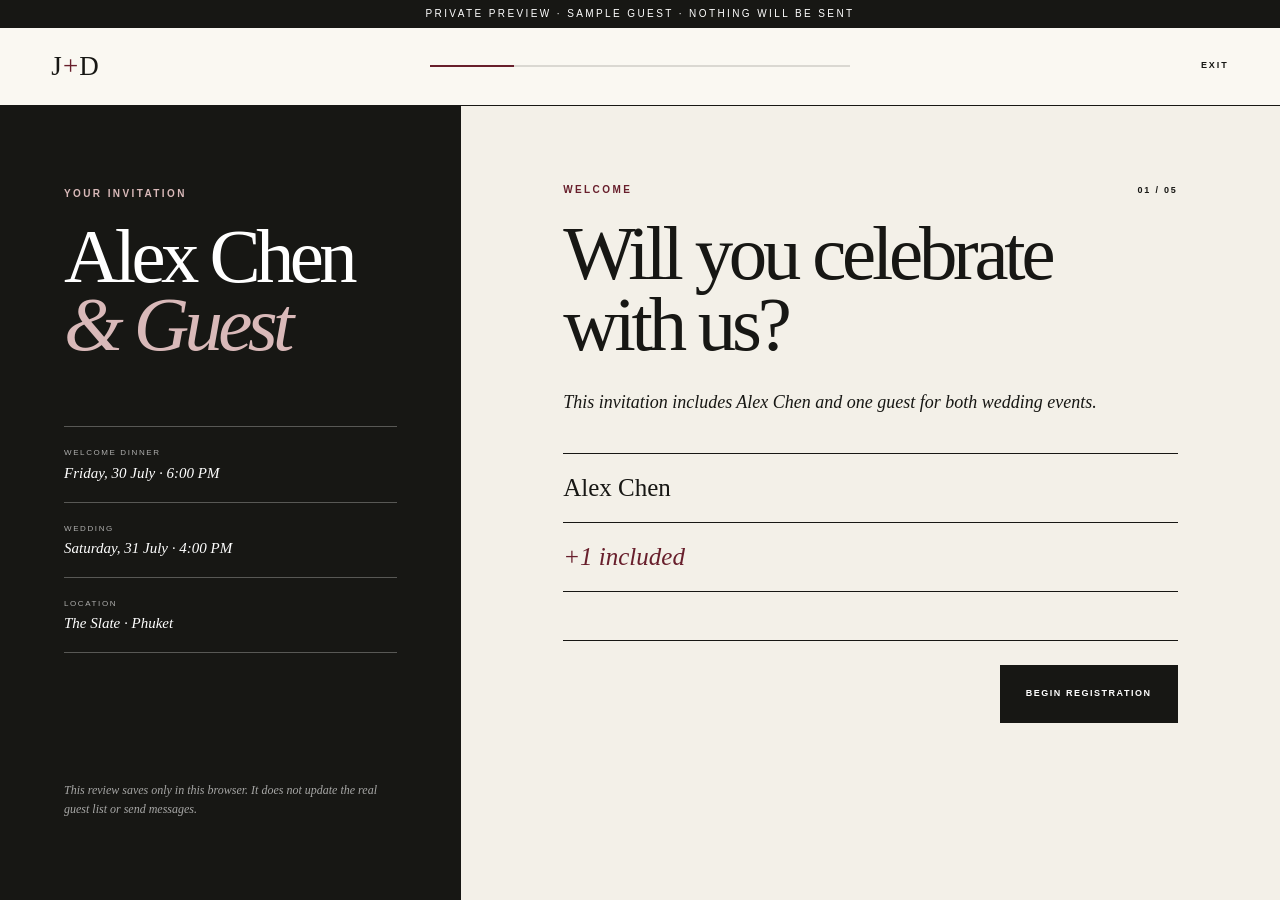
==== register/index.html @ 596557eb "Publish verified wedding preview" ====
<!doctype html>
<html lang="en">
<head>
  <meta charset="utf-8" />
  <meta name="viewport" content="width=device-width, initial-scale=1" />
  <meta name="robots" content="noindex, nofollow" />
  <title>Register · Jingjing & Dan</title>
  <meta name="description" content="Private registration preview for Jingjing and Dan's wedding weekend." />
  <link rel="stylesheet" href="../styles.css" />
</head>
<body class="register-page">
  <div class="preview-ribbon">Private preview · sample guest · nothing will be sent</div>
  <header class="register-header">
    <a class="monogram" href="../" aria-label="Back to invitation">J<span>+</span>D</a>
    <div class="register-progress" aria-label="Registration progress"><i id="progress-bar"></i></div>
    <a class="exit-link" href="../">Exit</a>
  </header>

  <main class="register-shell">
    <aside class="register-aside">
      <p class="eyebrow">Your invitation</p>
      <h1>Alex Chen<br><em>&amp; Guest</em></h1>
      <dl>
        <div><dt>Welcome dinner</dt><dd>Friday, 30 July · 6:00 PM</dd></div>
        <div><dt>Wedding</dt><dd>Saturday, 31 July · 4:00 PM</dd></div>
        <div><dt>Location</dt><dd>The Slate · Phuket</dd></div>
      </dl>
      <p class="device-note">This review saves only in this browser. It does not update the real guest list or send messages.</p>
    </aside>

    <section class="register-card" aria-live="polite">
      <div id="saved-note" class="saved-note" hidden>You have a saved test response on this device. You may update it below.</div>
      <form id="signup-form" novalidate>
        <section class="form-step is-active" data-step="0">
          <p class="step-count">01 / 05</p>
          <p class="eyebrow">Welcome</p>
          <h2>Will you celebrate with us?</h2>
          <p class="step-intro">This invitation includes Alex Chen and one guest for both wedding events.</p>
          <div class="invited-list"><span>Alex Chen</span><span>+1 included</span></div>
        </section>

        <section class="form-step" data-step="1">
          <p class="step-count">02 / 05</p>
          <p class="eyebrow">Attendance</p>
          <h2>Alex Chen</h2>
          <fieldset class="signup-fieldset">
            <legend>Welcome Dinner · 30 July</legend>
            <div class="big-choices"><label><input type="radio" name="alex-welcome" value="Coming" required><span>✓ Coming</span></label><label><input type="radio" name="alex-welcome" value="Can't come"><span>× Can’t come</span></label></div>
          </fieldset>
          <fieldset class="signup-fieldset">
            <legend>Wedding Day · 31 July</legend>
            <div class="big-choices"><label><input type="radio" name="alex-wedding" value="Coming" required><span>✓ Coming</span></label><label><input type="radio" name="alex-wedding" value="Can't come"><span>× Can’t come</span></label></div>
          </fieldset>
          <div class="plus-one-block">
            <p class="plus-badge">+1 included</p>
            <label class="signup-label">Guest’s full name<input type="text" name="guest-name" maxlength="100" placeholder="Full name"></label>
            <fieldset class="signup-fieldset compact">
              <legend>Welcome Dinner</legend>
              <div class="big-choices"><label><input type="radio" name="guest-welcome" value="Coming"><span>✓ Coming</span></label><label><input type="radio" name="guest-welcome" value="Can't come"><span>× Can’t come</span></label></div>
            </fieldset>
            <fieldset class="signup-fieldset compact">
              <legend>Wedding Day</legend>
              <div class="big-choices"><label><input type="radio" name="guest-wedding" value="Coming"><span>✓ Coming</span></label><label><input type="radio" name="guest-wedding" value="Can't come"><span>× Can’t come</span></label></div>
            </fieldset>
          </div>
        </section>

        <section class="form-step" data-step="2">
          <p class="step-count">03 / 05</p>
          <p class="eyebrow">A few details</p>
          <h2>Food &amp; drinks</h2>
          <label class="signup-label">Dietary restrictions <small>Optional, up to 500 characters</small><textarea name="dietary" rows="5" maxlength="500" placeholder="Allergies or dietary requirements"></textarea></label>
          <fieldset class="signup-fieldset">
            <legend>Do you intend to consume alcohol?</legend>
            <div class="big-choices"><label><input type="radio" name="alcohol" value="Yes" required><span>Yes</span></label><label><input type="radio" name="alcohol" value="No"><span>No</span></label></div>
          </fieldset>
        </section>

        <section class="form-step" data-step="3">
          <p class="step-count">04 / 05</p>
          <p class="eyebrow">Stay in touch</p>
          <h2>Your contact details</h2>
          <label class="signup-label">Email address<input type="email" name="email" autocomplete="email" placeholder="alex@example.com" required></label>
          <label class="signup-label">Phone number<input type="tel" name="phone" autocomplete="tel" placeholder="+65 9123 4567" required></label>
          <fieldset class="signup-fieldset">
            <legend>How may we contact you? <small>Select all that apply</small></legend>
            <div class="contact-choices"><label><input type="checkbox" name="contact" value="Email"><span>Email</span></label><label><input type="checkbox" name="contact" value="WhatsApp"><span>WhatsApp</span></label><label><input type="checkbox" name="contact" value="Text message"><span>Text message</span></label></div>
          </fieldset>
        </section>

        <section class="form-step" data-step="4">
          <p class="step-count">05 / 05</p>
          <p class="eyebrow">Review</p>
          <h2>Everything correct?</h2>
          <div id="review-content" class="review-content"></div>
          <p class="preview-warning"><strong>Preview only.</strong> Completing this test saves the response on this device. No email, calendar invitation, or guest message will be sent.</p>
        </section>

        <p id="form-error" class="form-error" role="alert" hidden>Please answer the highlighted questions before continuing.</p>
        <div class="form-actions">
          <button id="back-button" class="step-button secondary" type="button" hidden>Back</button>
          <button id="next-button" class="step-button" type="button">Begin registration</button>
          <button id="submit-button" class="step-button" type="submit" hidden>Save test registration</button>
        </div>
      </form>

      <section id="registration-success" class="registration-success" hidden>
        <div class="success-seal">✓</div>
        <p class="eyebrow">Test registration saved</p>
        <h2>See you in Phuket!</h2>
        <p>Your sample response is saved in this browser. In the live version, accepted events will generate the correct calendar invitations.</p>
        <div class="success-actions"><a class="step-button" href="../">Back to the invitation</a><button id="edit-response" class="step-button secondary" type="button">Edit response</button></div>
      </section>
    </section>
  </main>

  <script src="register.js"></script>
</body>
</html>
---- styles.css ----
:root {
  --ink: #171714;
  --ivory: #f3f0e8;
  --paper: #faf8f2;
  --oxblood: #681f2c;
  --sage: #6f7867;
  --stone: #c8c1b5;
  --line: rgba(23, 23, 20, .23);
  --display: Didot, 'Bodoni MT', 'Bodoni 72', 'Times New Roman', serif;
  --serif: Georgia, 'Times New Roman', serif;
  --sans: 'Helvetica Neue', Helvetica, Arial, sans-serif;
}
* { box-sizing: border-box; }
[hidden] { display: none !important; }
html { scroll-behavior: smooth; }
body { margin: 0; color: var(--ink); background: var(--paper); font-family: var(--sans); line-height: 1.55; }
button, input, textarea { font: inherit; }
button { cursor: pointer; }
.preview-ribbon { background: var(--ink); color: #fff; text-align: center; padding: 6px 16px; font-size: 10px; letter-spacing: .24em; text-transform: uppercase; }
.site-header { height: 84px; padding: 0 4vw; display: flex; align-items: center; justify-content: space-between; background: rgba(250,248,242,.96); backdrop-filter: blur(16px); position: sticky; top: 0; z-index: 20; border-bottom: 1px solid var(--ink); }
.monogram { color: var(--ink); text-decoration: none; font: 400 27px/1 var(--display); letter-spacing: -.05em; }
.monogram span { color: var(--oxblood); font-style: italic; margin: 0 1px; }
nav { display: flex; gap: 38px; }
nav a { color: var(--ink); text-decoration: none; font-size: 10px; letter-spacing: .22em; text-transform: uppercase; font-weight: 700; }
.nav-rsvp, .primary-btn, .submit-btn { display: inline-block; text-decoration: none; border: 1px solid var(--ink); background: var(--ink); color: #fff; padding: 14px 25px; font-size: 10px; font-weight: 800; letter-spacing: .18em; text-transform: uppercase; }
.nav-rsvp:hover, .primary-btn:hover, .submit-btn:hover { background: var(--oxblood); border-color: var(--oxblood); }

/* Cover */
.hero { min-height: 760px; display: grid; grid-template-columns: 44% 44% 12%; grid-template-rows: 52px 1fr; position: relative; background: var(--ivory); border-bottom: 1px solid var(--ink); }
.editorial-line { grid-column: 1 / -1; display: flex; align-items: center; justify-content: space-between; padding: 0 4vw; border-bottom: 1px solid var(--line); font: 700 9px var(--sans); letter-spacing: .27em; text-transform: uppercase; }
.hero-copy { padding: 92px 4vw 65px; display: flex; flex-direction: column; align-items: flex-start; justify-content: center; border-right: 1px solid var(--ink); position: relative; }
.eyebrow { font-size: 10px; letter-spacing: .24em; text-transform: uppercase; font-weight: 800; color: var(--oxblood); margin: 0 0 22px; }
.hero h1 { font: 400 clamp(76px, 9vw, 142px)/.72 var(--display); letter-spacing: -.075em; margin: 0 0 52px; }
.hero h1 span { display: block; }
.hero h1 em { color: var(--oxblood); font-weight: 400; font-size: .58em; line-height: .7; display: block; padding-left: .58em; }
.hero-note { max-width: 430px; font: italic 20px/1.48 var(--serif); margin: 0 0 38px; }
.hero-photo { margin: 0; padding: 46px 3.2vw 22px; display: grid; grid-template-rows: 1fr auto; min-width: 0; }
.photo-placeholder { min-height: 580px; position: relative; display: grid; place-items: center; overflow: hidden; border: 1px solid rgba(255,255,255,.45); color: #f8f5ed; background:
  linear-gradient(135deg, rgba(255,255,255,.12), transparent 36%),
  radial-gradient(circle at 65% 24%, rgba(230,224,211,.25), transparent 24%),
  linear-gradient(155deg, #7a7b73 0%, #4a4d47 52%, #222522 100%);
  filter: grayscale(1);
}
.photo-placeholder::before { content: ''; position: absolute; inset: 22px; border: 1px solid rgba(255,255,255,.48); }
.photo-placeholder::after { content: 'COUPLE PORTRAIT'; position: absolute; top: 38px; right: 38px; font-size: 8px; letter-spacing: .28em; writing-mode: vertical-rl; }
.photo-mark { font: 400 clamp(72px, 9vw, 128px)/1 var(--display); letter-spacing: -.08em; opacity: .25; }
.photo-mark i { font-size: .55em; color: #e1d4c0; }
.photo-label { position: absolute; left: 40px; bottom: 38px; display: grid; gap: 3px; text-transform: uppercase; }
.photo-label strong { font-size: 11px; letter-spacing: .22em; }
.photo-label span { font: italic 12px var(--serif); text-transform: none; opacity: .72; }
.hero-photo figcaption { display: flex; justify-content: space-between; padding-top: 12px; font-size: 8px; letter-spacing: .18em; text-transform: uppercase; }
.hero-folio { border-left: 1px solid var(--ink); display: flex; flex-direction: column; justify-content: space-between; align-items: center; padding: 42px 14px 28px; text-align: center; }
.hero-folio span { font-size: 8px; letter-spacing: .18em; text-transform: uppercase; writing-mode: vertical-rl; }
.hero-folio strong { font: 400 clamp(60px, 7vw, 100px)/1 var(--display); color: var(--oxblood); }

/* Invitation */
.personal-invite { padding: 105px 8vw; text-align: center; border-bottom: 1px solid var(--ink); background: var(--paper); }
.personal-invite::before { content: 'PRIVATE INVITATION'; display: block; font-size: 9px; letter-spacing: .35em; margin-bottom: 34px; }
.personal-invite .eyebrow { display: none; }
.personal-invite h2, .section-heading h2, .attire h2, .closing-cta h2 { font: 400 clamp(52px, 7vw, 104px)/.92 var(--display); letter-spacing: -.055em; margin: 0 0 26px; }
.personal-invite h2 span { color: var(--oxblood); font-style: italic; }
.personal-invite > p:not(.eyebrow) { font: italic 17px var(--serif); }
.guest-pills { display: flex; justify-content: center; gap: 0; margin-top: 34px; }
.guest-pills span { border: 1px solid var(--ink); padding: 10px 17px; font-size: 9px; letter-spacing: .16em; text-transform: uppercase; background: transparent; }
.guest-pills span + span { border-left: 0; }

/* Weekend */
.weekend { padding: 125px 8vw 140px; background: var(--ivory); border-bottom: 1px solid var(--ink); }
.section-heading { margin-bottom: 70px; display: grid; grid-template-columns: 1fr 2fr; align-items: end; }
.section-heading .eyebrow { margin: 0 0 8px; }
.section-heading h2 { margin: 0; }
.event-grid { display: grid; grid-template-columns: 1fr 1fr; border: 1px solid var(--ink); }
.event-card { min-height: 520px; padding: 48px; color: var(--ink); position: relative; overflow: hidden; background: var(--paper); }
.event-card + .event-card { border-left: 1px solid var(--ink); }
.event-card.blue { background: var(--ink); color: var(--paper); }
.event-number { font: 400 112px/.8 var(--display); opacity: .11; position: absolute; right: 30px; top: 30px; }
.event-day { text-transform: uppercase; letter-spacing: .24em; font-size: 9px; font-weight: 800; margin: 0 0 78px; }
.event-card h3 { font: 400 clamp(45px, 5vw, 75px)/.9 var(--display); letter-spacing: -.045em; margin: 0 0 34px; max-width: 420px; }
.event-time { font-size: 13px; letter-spacing: .13em; text-transform: uppercase; font-weight: 800; margin: 0 0 14px; }
.event-place { font: italic 18px/1.45 var(--serif); }
.mini-rule { width: 72px; height: 1px; background: currentColor; margin: 52px 0 24px; opacity: .45; }
.event-detail { max-width: 360px; font: 14px/1.7 var(--sans); opacity: .72; }

/* Attire */
.attire { padding: 130px 8vw; background: var(--paper); display: grid; grid-template-columns: .9fr 1.3fr; gap: 8vw; border-bottom: 1px solid var(--ink); }
.attire-copy { border-top: 1px solid var(--ink); padding-top: 24px; }
.attire h2 { font-size: clamp(60px, 7vw, 100px); }
.attire-options { display: grid; gap: 0; border-top: 1px solid var(--ink); }
.attire-item { background: transparent; border-bottom: 1px solid var(--ink); padding: 32px 0 42px; display: grid; grid-template-columns: 140px 1fr; column-gap: 28px; }
.attire-label { color: var(--oxblood); text-transform: uppercase; font-size: 9px; letter-spacing: .2em; font-weight: 800; grid-row: 1 / 4; }
.attire-item h3 { font: 400 38px var(--display); letter-spacing: -.03em; margin: -8px 0 10px; }
.attire-item p:not(.attire-label) { font: italic 15px/1.6 var(--serif); margin: 0; }
.swatches { display: flex; margin-top: 25px; }
.swatches i { width: 34px; height: 34px; background: var(--swatch); margin-right: 8px; border: 1px solid rgba(23,23,20,.18); }

/* FAQ */
.faq { padding: 130px 16vw; background: var(--ivory); }
.faq .section-heading { grid-template-columns: 1fr; gap: 12px; }
.faq-list { border-top: 1px solid var(--ink); }
details { border-bottom: 1px solid var(--ink); padding: 27px 0; }
summary { list-style: none; font: 400 27px var(--display); cursor: pointer; display: flex; justify-content: space-between; gap: 20px; }
summary::-webkit-details-marker { display: none; }
summary span { color: var(--oxblood); font: 300 26px var(--sans); transition: transform .2s; }
details[open] summary span { transform: rotate(45deg); }
details p { max-width: 680px; font: italic 15px/1.75 var(--serif); color: #4d4b45; margin: 16px 0 5px; }
.closing-cta { padding: 125px 8vw; text-align: center; background: var(--oxblood); color: #fff; }
.closing-cta .eyebrow { color: #d7cbb8; }
.primary-btn.light { background: transparent; border-color: #fff; color: #fff; }
.primary-btn.light:hover { background: #fff; color: var(--oxblood); }
footer { padding: 30px 4vw; display: flex; justify-content: space-between; font-size: 9px; letter-spacing: .23em; text-transform: uppercase; background: var(--ink); color: rgba(255,255,255,.72); }

/* Dialog and form */
dialog { width: min(760px, 94vw); height: min(92vh, 920px); padding: 0; border: 1px solid var(--ink); border-radius: 0; color: var(--ink); background: var(--paper); box-shadow: 0 35px 110px rgba(0,0,0,.38); }
dialog::backdrop { background: rgba(22,21,18,.76); backdrop-filter: blur(5px); }
.dialog-scroll { height: 100%; overflow-y: auto; padding: 60px 62px 72px; }
.dialog-close { position: absolute; top: 16px; right: 18px; z-index: 2; border: 1px solid var(--ink); background: var(--paper); color: var(--ink); width: 40px; height: 40px; font-size: 24px; line-height: 1; }
.rsvp-intro { text-align: center; padding-bottom: 36px; border-bottom: 1px solid var(--ink); }
.rsvp-intro h2, .success h2 { font: 400 54px/.95 var(--display); letter-spacing: -.04em; margin: 0 0 17px; }
.rsvp-intro > p:last-child { font: italic 14px var(--serif); }
.form-section { padding: 37px 0; border-bottom: 1px solid var(--ink); }
.form-section h3 { font: 400 36px var(--display); margin: 0 0 22px; }
.plus-badge { display: inline-block; color: #fff; background: var(--oxblood); padding: 6px 10px; font-size: 8px; text-transform: uppercase; letter-spacing: .2em; font-weight: 800; }
fieldset { border: 0; padding: 0; margin: 28px 0 0; }
legend { font-size: 11px; letter-spacing: .08em; text-transform: uppercase; font-weight: 800; margin-bottom: 13px; }
legend small { display: block; color: #6a675f; font-weight: 400; letter-spacing: 0; text-transform: none; margin-top: 4px; }
.choice { display: inline-flex; margin: 0 7px 8px 0; }
.choice input { position: absolute; opacity: 0; }
.choice span { display: block; border: 1px solid var(--ink); background: transparent; padding: 12px 16px; font-size: 12px; transition: .15s; }
.choice input:checked + span { background: var(--oxblood); border-color: var(--oxblood); color: white; }
.text-label { display: grid; gap: 9px; font-size: 10px; letter-spacing: .12em; text-transform: uppercase; font-weight: 800; margin-top: 24px; }
input[type=text], input[type=email], input[type=tel], textarea { width: 100%; border: 0; border-bottom: 1px solid var(--ink); background: transparent; border-radius: 0; padding: 13px 2px; color: var(--ink); outline: none; letter-spacing: 0; text-transform: none; }
input:focus, textarea:focus { border-color: var(--oxblood); box-shadow: 0 2px 0 var(--oxblood); }
.contact-grid { display: grid; grid-template-columns: 1fr 1fr; gap: 22px; }
.submit-btn { width: 100%; margin-top: 36px; padding: 18px; }
.privacy-note { text-align: center; color: #6f6b62; font: italic 12px var(--serif); }
.success { text-align: center; padding: 90px 0; }
.success-mark { width: 66px; height: 66px; display: grid; place-items: center; border: 1px solid var(--ink); color: var(--oxblood); font: 34px var(--display); margin: 0 auto 32px; transform: rotate(45deg); }
.success-mark::first-line { transform: rotate(-45deg); }
.secondary-btn { border: 1px solid var(--ink); color: var(--ink); background: transparent; padding: 13px 20px; margin-top: 24px; font-size: 10px; letter-spacing: .15em; text-transform: uppercase; }
.reveal { opacity: 1; transform: none; }

/* Dedicated registration page */
.register-page { min-height: 100vh; background: var(--ivory); }
.register-header { height: 78px; padding: 0 4vw; display: grid; grid-template-columns: 120px 1fr 120px; align-items: center; border-bottom: 1px solid var(--ink); background: var(--paper); }
.register-progress { height: 2px; background: rgba(23,23,20,.14); max-width: 420px; width: 100%; justify-self: center; overflow: hidden; }
.register-progress i { display: block; width: 20%; height: 100%; background: var(--oxblood); transition: width .25s ease; }
.exit-link { color: var(--ink); text-decoration: none; text-align: right; font-size: 9px; font-weight: 800; letter-spacing: .22em; text-transform: uppercase; }
.register-shell { min-height: calc(100vh - 106px); display: grid; grid-template-columns: minmax(300px, 36%) 1fr; }
.register-aside { padding: 80px 5vw; color: #fff; background: var(--ink); display: flex; flex-direction: column; align-items: flex-start; }
.register-aside .eyebrow { color: #d9b9b9; }
.register-aside h1 { font: 400 clamp(58px, 6vw, 92px)/.88 var(--display); letter-spacing: -.06em; margin: 0 0 68px; }
.register-aside h1 em { color: #d9b9b9; font-weight: 400; }
.register-aside dl { width: 100%; margin: 0; border-top: 1px solid rgba(255,255,255,.28); }
.register-aside dl div { padding: 20px 0; border-bottom: 1px solid rgba(255,255,255,.28); }
.register-aside dt { font-size: 8px; letter-spacing: .2em; text-transform: uppercase; opacity: .65; }
.register-aside dd { margin: 5px 0 0; font: italic 15px var(--serif); }
.device-note { margin: auto 0 0; max-width: 340px; padding-top: 54px; font: italic 12px/1.6 var(--serif); opacity: .62; }
.register-card { padding: 76px clamp(30px, 8vw, 130px) 90px; max-width: 980px; width: 100%; }
.saved-note { padding: 14px 16px; margin-bottom: 30px; border: 1px solid var(--oxblood); color: var(--oxblood); font: 13px/1.5 var(--serif); }
.form-step { display: none; }
.form-step.is-active { display: block; animation: step-in .25s ease; }
@keyframes step-in { from { opacity: 0; transform: translateY(8px); } to { opacity: 1; transform: none; } }
.step-count { float: right; margin: 2px 0 0; font-size: 9px; font-weight: 800; letter-spacing: .2em; }
.form-step h2, .registration-success h2 { font: 400 clamp(48px, 6vw, 82px)/.92 var(--display); letter-spacing: -.055em; margin: 0 0 28px; }
.step-intro { max-width: 580px; font: italic 18px/1.6 var(--serif); margin-bottom: 36px; }
.invited-list { display: grid; border-top: 1px solid var(--ink); }
.invited-list span { padding: 20px 0; border-bottom: 1px solid var(--ink); font: 400 25px var(--display); }
.invited-list span:last-child { color: var(--oxblood); font-style: italic; }
.signup-fieldset { border: 0; border-top: 1px solid var(--ink); margin: 34px 0 0; padding: 25px 0 0; }
.signup-fieldset legend { float: left; width: 100%; margin: 0 0 17px; font-size: 10px; letter-spacing: .14em; }
.signup-fieldset legend + * { clear: both; }
.signup-fieldset legend small { display: inline; margin-left: 6px; }
.big-choices { display: grid; grid-template-columns: 1fr 1fr; gap: 10px; }
.big-choices label, .contact-choices label { display: block; }
.big-choices input, .contact-choices input { position: absolute; opacity: 0; }
.big-choices span, .contact-choices span { min-height: 64px; padding: 17px 18px; display: flex; align-items: center; justify-content: center; border: 1px solid var(--ink); background: var(--paper); font-weight: 700; transition: .15s; }
.big-choices input:checked + span, .contact-choices input:checked + span { background: var(--oxblood); color: #fff; border-color: var(--oxblood); }
.big-choices input:focus-visible + span, .contact-choices input:focus-visible + span { outline: 3px solid rgba(104,31,44,.28); outline-offset: 2px; }
.plus-one-block { margin-top: 54px; padding: 30px; border: 1px solid var(--ink); background: var(--paper); }
.plus-one-block .plus-badge { margin: 0 0 4px; }
.signup-label { display: grid; gap: 10px; margin-top: 30px; font-size: 10px; font-weight: 800; letter-spacing: .15em; text-transform: uppercase; }
.signup-label small { color: #69665e; font: italic 12px var(--serif); letter-spacing: 0; text-transform: none; }
.signup-label input, .signup-label textarea { width: 100%; border: 0; border-bottom: 1px solid var(--ink); border-radius: 0; background: var(--paper); padding: 16px 4px; color: var(--ink); font-size: 18px; letter-spacing: 0; text-transform: none; outline: none; }
.signup-label textarea { border: 1px solid var(--ink); padding: 16px; resize: vertical; }
.signup-label input:focus, .signup-label textarea:focus { border-color: var(--oxblood); box-shadow: 0 2px 0 var(--oxblood); }
.contact-choices { display: grid; grid-template-columns: repeat(3, 1fr); gap: 10px; }
.has-error { color: var(--oxblood); }
.has-error .big-choices span, .has-error input, .has-error textarea { border-color: var(--oxblood); }
.form-error { color: var(--oxblood); padding: 13px 0 0; font-weight: 700; }
.form-actions { margin-top: 48px; padding-top: 24px; border-top: 1px solid var(--ink); display: flex; justify-content: flex-end; gap: 10px; }
.step-button { min-height: 58px; display: inline-flex; align-items: center; justify-content: center; border: 1px solid var(--ink); background: var(--ink); color: #fff; padding: 15px 25px; text-decoration: none; font-size: 9px; font-weight: 800; letter-spacing: .17em; text-transform: uppercase; }
.step-button:hover { background: var(--oxblood); border-color: var(--oxblood); }
.step-button.secondary { background: transparent; color: var(--ink); }
.step-button.secondary:hover { color: #fff; background: var(--oxblood); }
.review-content { border-top: 1px solid var(--ink); }
.review-content > div { display: grid; grid-template-columns: 1fr 1.4fr; gap: 25px; padding: 15px 0; border-bottom: 1px solid var(--line); }
.review-content dt { font-size: 9px; letter-spacing: .12em; text-transform: uppercase; font-weight: 800; }
.review-content dd { margin: 0; font: italic 15px var(--serif); text-align: right; overflow-wrap: anywhere; }
.preview-warning { margin: 30px 0 0; padding: 18px; border-left: 3px solid var(--oxblood); background: rgba(104,31,44,.06); font: 14px/1.65 var(--serif); }
.registration-success { padding: 45px 0; text-align: center; }
.success-seal { width: 74px; height: 74px; margin: 0 auto 36px; display: grid; place-items: center; border: 1px solid var(--oxblood); color: var(--oxblood); font: 34px var(--display); }
.registration-success > p:not(.eyebrow) { max-width: 520px; margin: 0 auto; font: italic 17px/1.65 var(--serif); }
.success-actions { display: flex; justify-content: center; flex-wrap: wrap; gap: 10px; margin-top: 35px; }

@media (max-width: 820px) {
  .site-header { height: 68px; padding: 0 20px; }
  nav { display: none; }
  .nav-rsvp { padding: 11px 15px; }
  .hero { display: grid; grid-template-columns: 1fr; grid-template-rows: 42px auto auto auto; min-height: 0; }
  .editorial-line { grid-column: 1; padding: 0 20px; }
  .hero-photo { grid-row: 2; padding: 20px 20px 12px; }
  .photo-placeholder { min-height: 430px; }
  .hero-photo figcaption { font-size: 7px; }
  .hero-copy { grid-row: 3; padding: 68px 24px 66px; border-right: 0; border-top: 1px solid var(--ink); }
  .hero h1 { font-size: clamp(74px, 24vw, 104px); margin-bottom: 38px; }
  .hero-note { font-size: 18px; }
  .hero-folio { grid-row: 4; border-left: 0; border-top: 1px solid var(--ink); display: grid; grid-template-columns: 1fr auto 1fr; gap: 18px; padding: 22px 24px; }
  .hero-folio span { writing-mode: initial; }
  .hero-folio span:last-child { grid-column: 1 / -1; }
  .hero-folio strong { font-size: 60px; }
  .personal-invite, .weekend, .attire, .faq, .closing-cta { padding: 82px 24px; }
  .personal-invite h2, .section-heading h2, .attire h2, .closing-cta h2 { font-size: 55px; }
  .guest-pills { flex-wrap: wrap; }
  .section-heading { grid-template-columns: 1fr; gap: 12px; }
  .event-grid { grid-template-columns: 1fr; }
  .event-card + .event-card { border-left: 0; border-top: 1px solid var(--ink); }
  .event-card { min-height: 470px; padding: 34px 28px; }
  .event-day { margin-bottom: 60px; }
  .event-card h3 { font-size: 52px; }
  .attire { grid-template-columns: 1fr; gap: 48px; }
  .attire-item { grid-template-columns: 1fr; }
  .attire-label { grid-row: auto; margin-bottom: 18px; }
  .attire-item h3 { font-size: 34px; }
  .faq { padding-left: 24px; padding-right: 24px; }
  summary { font-size: 23px; }
  footer { padding: 25px 24px; }
  .dialog-scroll { padding: 58px 22px 62px; }
  .rsvp-intro h2, .success h2 { font-size: 42px; }
  .contact-grid { grid-template-columns: 1fr; gap: 0; }
  .register-header { height: 68px; padding: 0 20px; grid-template-columns: 60px 1fr 60px; }
  .register-header .monogram { font-size: 23px; }
  .register-progress { max-width: 150px; }
  .register-shell { display: block; }
  .register-aside { padding: 40px 24px; }
  .register-aside h1 { font-size: 53px; margin-bottom: 35px; }
  .register-aside dl div { padding: 14px 0; }
  .device-note { margin-top: 26px; padding-top: 0; }
  .register-card { padding: 56px 24px 72px; max-width: none; }
  .form-step h2, .registration-success h2 { font-size: 50px; }
  .step-intro { font-size: 17px; }
  .big-choices, .contact-choices { grid-template-columns: 1fr; }
  .big-choices span, .contact-choices span { min-height: 64px; font-size: 17px; }
  .plus-one-block { padding: 22px 18px; margin-left: -6px; margin-right: -6px; }
  .signup-label input, .signup-label textarea { font-size: 18px; }
  .form-actions { display: grid; grid-template-columns: 1fr; }
  .form-actions .secondary { order: 2; }
  .step-button { width: 100%; min-height: 64px; }
  .review-content > div { grid-template-columns: 1fr; gap: 5px; }
  .review-content dd { text-align: left; }
}
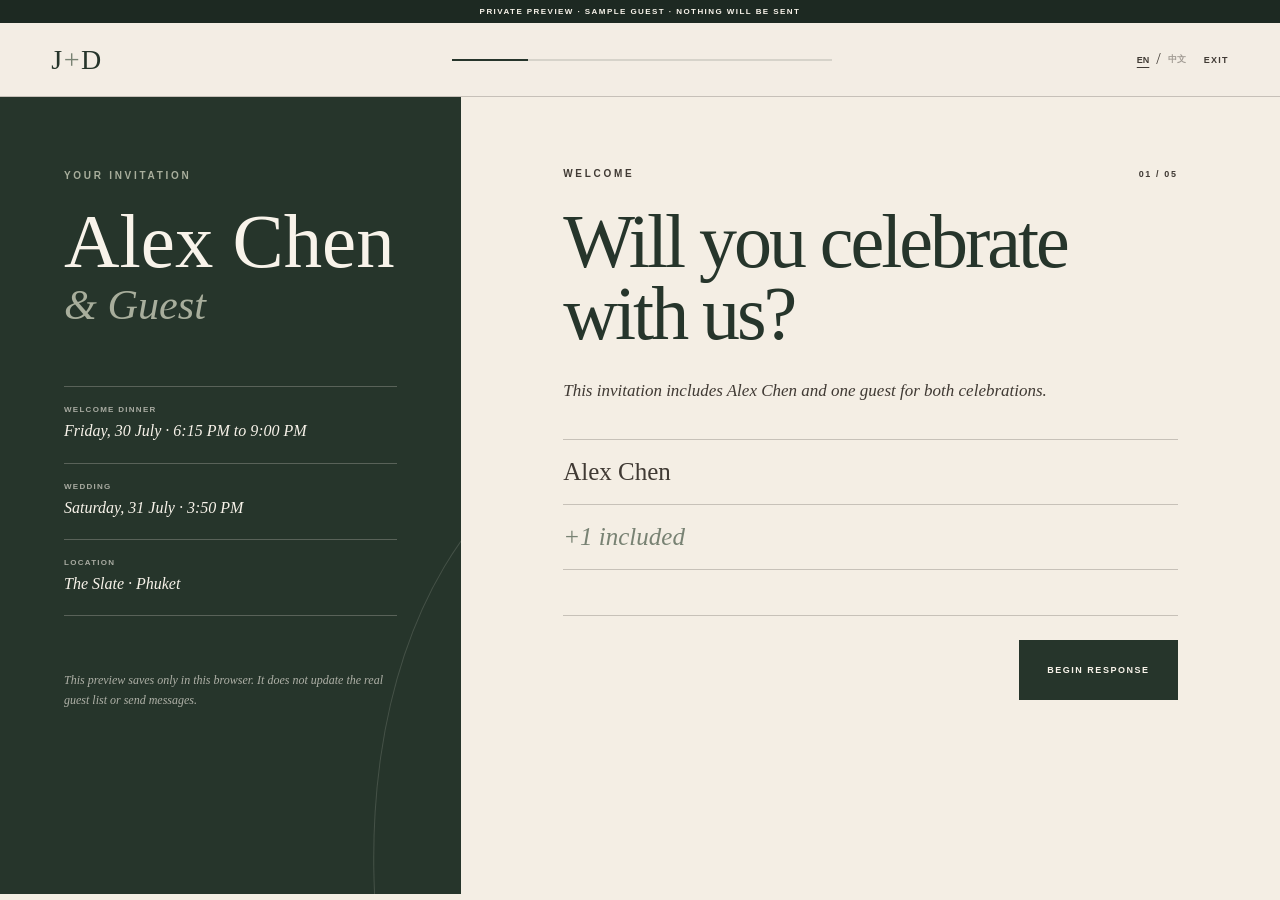
==== commit 418a8576: "Publish animated bilingual invitation" ====
--- a/register/index.html
+++ b/register/index.html
@@ -1,119 +1,122 @@
 <!doctype html>
-<html lang="en">
+<html lang="en" data-lang="en">
 <head>
   <meta charset="utf-8" />
   <meta name="viewport" content="width=device-width, initial-scale=1" />
   <meta name="robots" content="noindex, nofollow" />
-  <title>Register · Jingjing & Dan</title>
-  <meta name="description" content="Private registration preview for Jingjing and Dan's wedding weekend." />
+  <meta name="theme-color" content="#26352b" />
+  <title>Respond · Jingjing & Dan</title>
+  <meta name="description" content="Private response card preview for Jingjing and Dan's wedding weekend." />
   <link rel="stylesheet" href="../styles.css" />
 </head>
 <body class="register-page">
-  <div class="preview-ribbon">Private preview · sample guest · nothing will be sent</div>
+  <div class="preview-ribbon"><span class="lang lang-en">Private preview · sample guest · nothing will be sent</span><span class="lang lang-zh">私人预览 · 示例宾客 · 不会发送任何信息</span></div>
   <header class="register-header">
     <a class="monogram" href="../" aria-label="Back to invitation">J<span>+</span>D</a>
     <div class="register-progress" aria-label="Registration progress"><i id="progress-bar"></i></div>
-    <a class="exit-link" href="../">Exit</a>
+    <div class="register-header-actions">
+      <div class="mini-language" aria-label="Language selection"><button type="button" data-set-lang="en" aria-pressed="true">EN</button><span>/</span><button type="button" data-set-lang="zh" aria-pressed="false">中文</button></div>
+      <a class="exit-link" href="../"><span class="lang lang-en">Exit</span><span class="lang lang-zh">退出</span></a>
+    </div>
   </header>
 
   <main class="register-shell">
     <aside class="register-aside">
-      <p class="eyebrow">Your invitation</p>
-      <h1>Alex Chen<br><em>&amp; Guest</em></h1>
+      <p class="kicker"><span class="lang lang-en">Your invitation</span><span class="lang lang-zh">您的请柬</span></p>
+      <h1>Alex Chen<em><span class="lang lang-en">&amp; Guest</span><span class="lang lang-zh">与嘉宾</span></em></h1>
       <dl>
-        <div><dt>Welcome dinner</dt><dd>Friday, 30 July · 6:00 PM</dd></div>
-        <div><dt>Wedding</dt><dd>Saturday, 31 July · 4:00 PM</dd></div>
-        <div><dt>Location</dt><dd>The Slate · Phuket</dd></div>
+        <div><dt><span class="lang lang-en">Welcome dinner</span><span class="lang lang-zh">欢迎晚宴</span></dt><dd><span class="lang lang-en">Friday, 30 July · 6:15 PM to 9:00 PM</span><span class="lang lang-zh">7月30日星期五 · 下午6:15至晚上9:00</span></dd></div>
+        <div><dt><span class="lang lang-en">Wedding</span><span class="lang lang-zh">婚礼庆典</span></dt><dd><span class="lang lang-en">Saturday, 31 July · 3:50 PM</span><span class="lang lang-zh">7月31日星期六 · 下午3:50</span></dd></div>
+        <div><dt><span class="lang lang-en">Location</span><span class="lang lang-zh">地点</span></dt><dd>The Slate · Phuket</dd></div>
       </dl>
-      <p class="device-note">This review saves only in this browser. It does not update the real guest list or send messages.</p>
+      <p class="device-note"><span class="lang lang-en">This preview saves only in this browser. It does not update the real guest list or send messages.</span><span class="lang lang-zh">此预览仅保存在当前浏览器中，不会更新真实宾客名单，也不会发送消息。</span></p>
     </aside>
 
     <section class="register-card" aria-live="polite">
-      <div id="saved-note" class="saved-note" hidden>You have a saved test response on this device. You may update it below.</div>
+      <div id="saved-note" class="saved-note" hidden><span class="lang lang-en">A saved test response exists on this device. You may update it below.</span><span class="lang lang-zh">此设备上已有测试回执，您可以在下方修改。</span></div>
       <form id="signup-form" novalidate>
         <section class="form-step is-active" data-step="0">
           <p class="step-count">01 / 05</p>
-          <p class="eyebrow">Welcome</p>
-          <h2>Will you celebrate with us?</h2>
-          <p class="step-intro">This invitation includes Alex Chen and one guest for both wedding events.</p>
-          <div class="invited-list"><span>Alex Chen</span><span>+1 included</span></div>
+          <p class="kicker"><span class="lang lang-en">Welcome</span><span class="lang lang-zh">欢迎</span></p>
+          <h2><span class="lang lang-en">Will you celebrate with us?</span><span class="lang lang-zh">您愿意与我们一同庆祝吗？</span></h2>
+          <p class="step-intro"><span class="lang lang-en">This invitation includes Alex Chen and one guest for both celebrations.</span><span class="lang lang-zh">此请柬包含 Alex Chen 与一位同行嘉宾，并受邀参加两场庆典。</span></p>
+          <div class="invited-list"><span>Alex Chen</span><span><span class="lang lang-en">+1 included</span><span class="lang lang-zh">含一位同行嘉宾</span></span></div>
         </section>
 
         <section class="form-step" data-step="1">
           <p class="step-count">02 / 05</p>
-          <p class="eyebrow">Attendance</p>
+          <p class="kicker"><span class="lang lang-en">Attendance</span><span class="lang lang-zh">出席情况</span></p>
           <h2>Alex Chen</h2>
           <fieldset class="signup-fieldset">
-            <legend>Welcome Dinner · 30 July</legend>
-            <div class="big-choices"><label><input type="radio" name="alex-welcome" value="Coming" required><span>✓ Coming</span></label><label><input type="radio" name="alex-welcome" value="Can't come"><span>× Can’t come</span></label></div>
+            <legend><span class="lang lang-en">Welcome Dinner · 30 July</span><span class="lang lang-zh">欢迎晚宴 · 7月30日</span></legend>
+            <div class="big-choices"><label><input type="radio" name="alex-welcome" value="Coming" required><span><b class="lang lang-en">Coming</b><b class="lang lang-zh">出席</b></span></label><label><input type="radio" name="alex-welcome" value="Can't come"><span><b class="lang lang-en">Can't come</b><b class="lang lang-zh">无法出席</b></span></label></div>
           </fieldset>
           <fieldset class="signup-fieldset">
-            <legend>Wedding Day · 31 July</legend>
-            <div class="big-choices"><label><input type="radio" name="alex-wedding" value="Coming" required><span>✓ Coming</span></label><label><input type="radio" name="alex-wedding" value="Can't come"><span>× Can’t come</span></label></div>
+            <legend><span class="lang lang-en">Wedding Day · 31 July</span><span class="lang lang-zh">婚礼庆典 · 7月31日</span></legend>
+            <div class="big-choices"><label><input type="radio" name="alex-wedding" value="Coming" required><span><b class="lang lang-en">Coming</b><b class="lang lang-zh">出席</b></span></label><label><input type="radio" name="alex-wedding" value="Can't come"><span><b class="lang lang-en">Can't come</b><b class="lang lang-zh">无法出席</b></span></label></div>
           </fieldset>
           <div class="plus-one-block">
-            <p class="plus-badge">+1 included</p>
-            <label class="signup-label">Guest’s full name<input type="text" name="guest-name" maxlength="100" placeholder="Full name"></label>
+            <p class="plus-badge"><span class="lang lang-en">+1 included</span><span class="lang lang-zh">含一位同行嘉宾</span></p>
+            <label class="signup-label"><span class="lang lang-en">Guest's full name</span><span class="lang lang-zh">同行嘉宾全名</span><input type="text" name="guest-name" maxlength="100" data-placeholder-en="Full name" data-placeholder-zh="姓名" placeholder="Full name"></label>
             <fieldset class="signup-fieldset compact">
-              <legend>Welcome Dinner</legend>
-              <div class="big-choices"><label><input type="radio" name="guest-welcome" value="Coming"><span>✓ Coming</span></label><label><input type="radio" name="guest-welcome" value="Can't come"><span>× Can’t come</span></label></div>
+              <legend><span class="lang lang-en">Welcome Dinner</span><span class="lang lang-zh">欢迎晚宴</span></legend>
+              <div class="big-choices"><label><input type="radio" name="guest-welcome" value="Coming"><span><b class="lang lang-en">Coming</b><b class="lang lang-zh">出席</b></span></label><label><input type="radio" name="guest-welcome" value="Can't come"><span><b class="lang lang-en">Can't come</b><b class="lang lang-zh">无法出席</b></span></label></div>
             </fieldset>
             <fieldset class="signup-fieldset compact">
-              <legend>Wedding Day</legend>
-              <div class="big-choices"><label><input type="radio" name="guest-wedding" value="Coming"><span>✓ Coming</span></label><label><input type="radio" name="guest-wedding" value="Can't come"><span>× Can’t come</span></label></div>
+              <legend><span class="lang lang-en">Wedding Day</span><span class="lang lang-zh">婚礼庆典</span></legend>
+              <div class="big-choices"><label><input type="radio" name="guest-wedding" value="Coming"><span><b class="lang lang-en">Coming</b><b class="lang lang-zh">出席</b></span></label><label><input type="radio" name="guest-wedding" value="Can't come"><span><b class="lang lang-en">Can't come</b><b class="lang lang-zh">无法出席</b></span></label></div>
             </fieldset>
           </div>
         </section>
 
         <section class="form-step" data-step="2">
           <p class="step-count">03 / 05</p>
-          <p class="eyebrow">A few details</p>
-          <h2>Food &amp; drinks</h2>
-          <label class="signup-label">Dietary restrictions <small>Optional, up to 500 characters</small><textarea name="dietary" rows="5" maxlength="500" placeholder="Allergies or dietary requirements"></textarea></label>
+          <p class="kicker"><span class="lang lang-en">A few details</span><span class="lang lang-zh">一些细节</span></p>
+          <h2><span class="lang lang-en">Food &amp; drinks</span><span class="lang lang-zh">餐饮偏好</span></h2>
+          <label class="signup-label"><span class="lang lang-en">Dietary restrictions</span><span class="lang lang-zh">饮食限制</span><small><span class="lang lang-en">Optional, up to 500 characters</span><span class="lang lang-zh">选填，最多500字</span></small><textarea name="dietary" rows="5" maxlength="500" data-placeholder-en="Allergies or dietary requirements" data-placeholder-zh="过敏或特殊饮食要求" placeholder="Allergies or dietary requirements"></textarea></label>
           <fieldset class="signup-fieldset">
-            <legend>Do you intend to consume alcohol?</legend>
-            <div class="big-choices"><label><input type="radio" name="alcohol" value="Yes" required><span>Yes</span></label><label><input type="radio" name="alcohol" value="No"><span>No</span></label></div>
+            <legend><span class="lang lang-en">Do you intend to consume alcohol?</span><span class="lang lang-zh">您是否饮酒？</span></legend>
+            <div class="big-choices"><label><input type="radio" name="alcohol" value="Yes" required><span><b class="lang lang-en">Yes</b><b class="lang lang-zh">是</b></span></label><label><input type="radio" name="alcohol" value="No"><span><b class="lang lang-en">No</b><b class="lang lang-zh">否</b></span></label></div>
           </fieldset>
         </section>
 
         <section class="form-step" data-step="3">
           <p class="step-count">04 / 05</p>
-          <p class="eyebrow">Stay in touch</p>
-          <h2>Your contact details</h2>
-          <label class="signup-label">Email address<input type="email" name="email" autocomplete="email" placeholder="alex@example.com" required></label>
-          <label class="signup-label">Phone number<input type="tel" name="phone" autocomplete="tel" placeholder="+65 9123 4567" required></label>
+          <p class="kicker"><span class="lang lang-en">Stay in touch</span><span class="lang lang-zh">保持联系</span></p>
+          <h2><span class="lang lang-en">Your contact details</span><span class="lang lang-zh">您的联系方式</span></h2>
+          <label class="signup-label"><span class="lang lang-en">Email address</span><span class="lang lang-zh">电子邮箱</span><input type="email" name="email" autocomplete="email" placeholder="alex@example.com" required></label>
+          <label class="signup-label"><span class="lang lang-en">Phone number</span><span class="lang lang-zh">电话号码</span><input type="tel" name="phone" autocomplete="tel" placeholder="+65 9123 4567" required></label>
           <fieldset class="signup-fieldset">
-            <legend>How may we contact you? <small>Select all that apply</small></legend>
-            <div class="contact-choices"><label><input type="checkbox" name="contact" value="Email"><span>Email</span></label><label><input type="checkbox" name="contact" value="WhatsApp"><span>WhatsApp</span></label><label><input type="checkbox" name="contact" value="Text message"><span>Text message</span></label></div>
+            <legend><span class="lang lang-en">How may we contact you?</span><span class="lang lang-zh">我们可以通过哪些方式联系您？</span> <small><span class="lang lang-en">Select all that apply</span><span class="lang lang-zh">可多选</span></small></legend>
+            <div class="contact-choices"><label><input type="checkbox" name="contact" value="Email"><span>Email</span></label><label><input type="checkbox" name="contact" value="WhatsApp"><span>WhatsApp</span></label><label><input type="checkbox" name="contact" value="Text message"><span><b class="lang lang-en">Text message</b><b class="lang lang-zh">短信</b></span></label></div>
           </fieldset>
         </section>
 
         <section class="form-step" data-step="4">
           <p class="step-count">05 / 05</p>
-          <p class="eyebrow">Review</p>
-          <h2>Everything correct?</h2>
+          <p class="kicker"><span class="lang lang-en">Review</span><span class="lang lang-zh">确认信息</span></p>
+          <h2><span class="lang lang-en">Everything correct?</span><span class="lang lang-zh">信息是否正确？</span></h2>
           <div id="review-content" class="review-content"></div>
-          <p class="preview-warning"><strong>Preview only.</strong> Completing this test saves the response on this device. No email, calendar invitation, or guest message will be sent.</p>
+          <p class="preview-warning"><strong><span class="lang lang-en">Preview only.</span><span class="lang lang-zh">仅供预览。</span></strong> <span class="lang lang-en">This test saves on this device. No email, calendar invitation or guest message will be sent.</span><span class="lang lang-zh">测试回执仅保存在此设备，不会发送电子邮件、日历邀请或宾客消息。</span></p>
         </section>
 
-        <p id="form-error" class="form-error" role="alert" hidden>Please answer the highlighted questions before continuing.</p>
+        <p id="form-error" class="form-error" role="alert" hidden><span class="lang lang-en">Please answer the highlighted questions before continuing.</span><span class="lang lang-zh">请先回答标注的问题，然后继续。</span></p>
         <div class="form-actions">
-          <button id="back-button" class="step-button secondary" type="button" hidden>Back</button>
-          <button id="next-button" class="step-button" type="button">Begin registration</button>
-          <button id="submit-button" class="step-button" type="submit" hidden>Save test registration</button>
+          <button id="back-button" class="step-button secondary" type="button" hidden><span class="lang lang-en">Back</span><span class="lang lang-zh">返回</span></button>
+          <button id="next-button" class="step-button" type="button"></button>
+          <button id="submit-button" class="step-button" type="submit" hidden><span class="lang lang-en">Save test response</span><span class="lang lang-zh">保存测试回执</span></button>
         </div>
       </form>
 
       <section id="registration-success" class="registration-success" hidden>
         <div class="success-seal">✓</div>
-        <p class="eyebrow">Test registration saved</p>
-        <h2>See you in Phuket!</h2>
-        <p>Your sample response is saved in this browser. In the live version, accepted events will generate the correct calendar invitations.</p>
-        <div class="success-actions"><a class="step-button" href="../">Back to the invitation</a><button id="edit-response" class="step-button secondary" type="button">Edit response</button></div>
+        <p class="kicker"><span class="lang lang-en">Test response saved</span><span class="lang lang-zh">测试回执已保存</span></p>
+        <h2><span class="lang lang-en">See you in Phuket!</span><span class="lang lang-zh">普吉岛见！</span></h2>
+        <p><span class="lang lang-en">Your sample response is saved in this browser. In the live version, accepted events will generate the correct calendar invitations.</span><span class="lang lang-zh">您的示例回执已保存在此浏览器中。正式版本会仅为您确认出席的受邀活动生成相应日历邀请。</span></p>
+        <div class="success-actions"><a class="step-button" href="../"><span class="lang lang-en">Back to invitation</span><span class="lang lang-zh">返回请柬</span></a><button id="edit-response" class="step-button secondary" type="button"><span class="lang lang-en">Edit response</span><span class="lang lang-zh">修改回执</span></button></div>
       </section>
     </section>
   </main>
-
   <script src="register.js"></script>
 </body>
 </html>
--- a/styles.css
+++ b/styles.css
@@ -1,260 +1,365 @@
 :root {
-  --ink: #171714;
-  --ivory: #f3f0e8;
-  --paper: #faf8f2;
-  --oxblood: #681f2c;
-  --sage: #6f7867;
-  --stone: #c8c1b5;
-  --line: rgba(23, 23, 20, .23);
-  --display: Didot, 'Bodoni MT', 'Bodoni 72', 'Times New Roman', serif;
-  --serif: Georgia, 'Times New Roman', serif;
-  --sans: 'Helvetica Neue', Helvetica, Arial, sans-serif;
-}
+  --paper: #f4eee4;
+  --parchment: #e9ded0;
+  --paper-light: #faf6ee;
+  --forest: #26352b;
+  --forest-deep: #1d2922;
+  --botanical: #788273;
+  --sage: #a8ae9c;
+  --sepia: #76685a;
+  --charcoal: #403a34;
+  --blush: #dfcfc7;
+  --ivory: #f8f3ea;
+  --candle: #c89a63;
+  --line: rgba(64, 58, 52, .25);
+  --display: 'Bodoni 72', Didot, 'Bodoni MT', 'Times New Roman', 'Noto Serif SC', 'Songti SC', serif;
+  --serif: Georgia, 'Times New Roman', 'Noto Serif SC', 'Songti SC', serif;
+  --sans: 'Helvetica Neue', Arial, 'PingFang SC', 'Microsoft YaHei', sans-serif;
+}
+
 * { box-sizing: border-box; }
 [hidden] { display: none !important; }
-html { scroll-behavior: smooth; }
-body { margin: 0; color: var(--ink); background: var(--paper); font-family: var(--sans); line-height: 1.55; }
+html { scroll-behavior: smooth; background: var(--forest-deep); }
+body { margin: 0; color: var(--charcoal); font-family: var(--serif); line-height: 1.65; }
 button, input, textarea { font: inherit; }
+button, a { -webkit-tap-highlight-color: transparent; }
 button { cursor: pointer; }
-.preview-ribbon { background: var(--ink); color: #fff; text-align: center; padding: 6px 16px; font-size: 10px; letter-spacing: .24em; text-transform: uppercase; }
-.site-header { height: 84px; padding: 0 4vw; display: flex; align-items: center; justify-content: space-between; background: rgba(250,248,242,.96); backdrop-filter: blur(16px); position: sticky; top: 0; z-index: 20; border-bottom: 1px solid var(--ink); }
-.monogram { color: var(--ink); text-decoration: none; font: 400 27px/1 var(--display); letter-spacing: -.05em; }
-.monogram span { color: var(--oxblood); font-style: italic; margin: 0 1px; }
-nav { display: flex; gap: 38px; }
-nav a { color: var(--ink); text-decoration: none; font-size: 10px; letter-spacing: .22em; text-transform: uppercase; font-weight: 700; }
-.nav-rsvp, .primary-btn, .submit-btn { display: inline-block; text-decoration: none; border: 1px solid var(--ink); background: var(--ink); color: #fff; padding: 14px 25px; font-size: 10px; font-weight: 800; letter-spacing: .18em; text-transform: uppercase; }
-.nav-rsvp:hover, .primary-btn:hover, .submit-btn:hover { background: var(--oxblood); border-color: var(--oxblood); }
+a { color: inherit; }
+.lang-zh { display: none !important; }
+html[data-lang="zh"] .lang-en { display: none !important; }
+html[data-lang="zh"] .lang-zh { display: inline !important; }
+html[data-lang="zh"] h1,
+html[data-lang="zh"] h2,
+html[data-lang="zh"] h3 { letter-spacing: .04em; }
+
+/* Envelope opening */
+.opening {
+  min-height: 100svh;
+  width: 100%;
+  overflow: hidden;
+  position: relative;
+  display: grid;
+  place-items: center;
+  isolation: isolate;
+  color: var(--charcoal);
+  background:
+    radial-gradient(circle at 50% 16%, rgba(255,255,255,.45), transparent 36%),
+    repeating-radial-gradient(ellipse at 17% 21%, transparent 0 7px, rgba(118,104,90,.018) 8px 9px),
+    var(--paper);
+  transition: opacity .65s ease, visibility .65s ease;
+}
+.opening::before,
+.opening::after { content: ''; position: absolute; pointer-events: none; z-index: -1; }
+.opening::before { inset: 0; box-shadow: inset 0 0 120px rgba(80,64,45,.14); }
+.opening::after { width: 80vmax; height: 80vmax; border: 1px solid rgba(118,130,115,.16); border-radius: 50%; top: 62%; }
+.preview-note { position: absolute; top: 20px; left: 50%; transform: translateX(-50%); margin: 0; white-space: nowrap; font: 600 9px/1 var(--sans); letter-spacing: .2em; text-transform: uppercase; opacity: .58; }
+.envelope-trigger { width: min(88vw, 620px); padding: 0; border: 0; color: inherit; background: transparent; text-align: center; }
+.envelope-scene { width: 100%; aspect-ratio: 1.5; display: block; position: relative; perspective: 1200px; filter: drop-shadow(0 28px 26px rgba(63,48,34,.22)); }
+.envelope-back { position: absolute; inset: 15% 0 0; background: #e8ddcd; border: 1px solid rgba(93,75,58,.22); }
+.invitation-card-mini { position: absolute; left: 8%; right: 8%; bottom: 7%; height: 79%; z-index: 1; display: flex; flex-wrap: wrap; align-content: center; justify-content: center; gap: 6px; color: var(--forest); background: var(--paper-light); border: 1px solid rgba(93,75,58,.2); box-shadow: 0 3px 14px rgba(76,60,44,.12); font: 400 clamp(37px, 11vw, 70px)/.8 var(--display); letter-spacing: .06em; transition: transform 1.1s cubic-bezier(.2,.72,.2,1), opacity .7s ease; }
+.invitation-card-mini b { color: var(--botanical); font-size: .6em; font-weight: 400; font-style: italic; }
+.invitation-card-mini small { flex: 0 0 100%; margin-top: 12px; font: 600 8px var(--sans); letter-spacing: .3em; }
+.envelope-left,
+.envelope-right,
+.envelope-bottom,
+.envelope-flap { position: absolute; inset: 15% 0 0; z-index: 3; pointer-events: none; }
+.envelope-left { background: linear-gradient(135deg, #ede3d4, #e4d7c6); clip-path: polygon(0 0, 55% 54%, 0 100%); }
+.envelope-right { background: linear-gradient(225deg, #f0e6d8, #e2d4c2); clip-path: polygon(100% 0, 45% 54%, 100% 100%); }
+.envelope-bottom { background: linear-gradient(0deg, #eee2d2, #e5d7c5); clip-path: polygon(0 100%, 50% 37%, 100% 100%); }
+.envelope-flap { z-index: 5; transform-origin: 50% 0; transform-style: preserve-3d; background: linear-gradient(160deg, #f3eadd 0%, #e7daca 100%); clip-path: polygon(0 0, 100% 0, 50% 64%); backface-visibility: hidden; transition: transform .9s cubic-bezier(.4,0,.2,1), opacity .35s ease .55s; }
+.envelope-flap::after { content: ''; position: absolute; inset: 0; background: repeating-linear-gradient(12deg, transparent 0 3px, rgba(94,75,57,.025) 4px); }
+.wax-seal { position: absolute; z-index: 8; width: clamp(62px, 17vw, 94px); aspect-ratio: 1; left: 50%; top: 47%; transform: translate(-50%,-50%); display: grid; place-items: center; border-radius: 47% 53% 48% 52%; color: #6f6659; background: radial-gradient(circle at 34% 27%, #fdfaf3 0 7%, #e9e0d2 30%, #d8cdbd 68%, #c8bcab 100%); box-shadow: 0 5px 14px rgba(75,56,40,.25), inset 0 0 0 3px rgba(255,255,255,.28), inset 0 0 0 7px rgba(115,100,82,.12); transition: transform .4s ease, opacity .35s ease .32s; }
+.wax-seal::before { content: ''; position: absolute; inset: 16%; border: 1px solid rgba(102,91,77,.42); border-radius: 50%; }
+.wax-seal span { position: relative; font: 400 clamp(17px,4vw,26px)/1 var(--display); letter-spacing: -.08em; }
+.wax-seal small { font-size: .54em; margin: 0 2px; color: var(--botanical); }
+.tap-ring { position: absolute; z-index: 7; width: clamp(85px, 23vw, 126px); aspect-ratio: 1; left: 50%; top: 47%; transform: translate(-50%,-50%); border: 2px solid rgba(255,255,255,.9); border-radius: 50%; animation: tap-pulse 2.2s ease-out infinite; }
+@keyframes tap-pulse { 0% { transform: translate(-50%,-50%) scale(.72); opacity: 0; } 20% { opacity: .95; } 75%,100% { transform: translate(-50%,-50%) scale(1.35); opacity: 0; } }
+.open-instruction { display: block; margin-top: clamp(34px,6vh,62px); font: italic clamp(16px,4vw,20px)/1.4 var(--serif); letter-spacing: .03em; }
+.skip-opening { position: absolute; right: 20px; bottom: max(20px, env(safe-area-inset-bottom)); min-width: 48px; min-height: 48px; border: 0; border-bottom: 1px solid currentColor; padding: 10px 2px 3px; color: inherit; background: transparent; font: 600 9px var(--sans); letter-spacing: .15em; text-transform: uppercase; opacity: .68; }
+.opening.is-opening .tap-ring,
+.opening.is-opening .open-instruction,
+.opening.is-opening .skip-opening { opacity: 0; pointer-events: none; }
+.opening.is-opening .wax-seal { transform: translate(-50%,-50%) scale(.88); opacity: 0; }
+.opening.is-opening .envelope-flap { transform: rotateX(178deg); opacity: .72; z-index: 0; }
+.opening.is-opening .invitation-card-mini { transform: translateY(-68%); opacity: 1; z-index: 4; transition-delay: .42s; }
+.opening.is-leaving { opacity: 0; visibility: hidden; }
+.js .invitation[aria-hidden="true"] { display: none; }
+
+/* Long invitation canvas */
+.invitation { position: relative; width: min(100%, 860px); margin: 0 auto; overflow: clip; background: var(--paper); box-shadow: 0 0 80px rgba(0,0,0,.28); }
+.paper-grain { position: fixed; z-index: 40; inset: 0; width: min(100%, 860px); margin: auto; pointer-events: none; opacity: .34; mix-blend-mode: multiply; background-image: repeating-radial-gradient(ellipse at 15% 18%, transparent 0 3px, rgba(88,70,52,.035) 4px 5px), repeating-linear-gradient(83deg, transparent 0 7px, rgba(103,84,62,.018) 8px); }
+.stationery-section { position: relative; padding: 110px 9%; background: var(--paper); }
+.invitation-tools { position: fixed; z-index: 50; right: max(18px, calc((100vw - 820px)/2)); top: 18px; display: flex; align-items: center; gap: 6px; padding: 8px 11px; color: var(--charcoal); background: rgba(248,243,234,.88); border: 1px solid rgba(64,58,52,.22); border-radius: 50px; backdrop-filter: blur(10px); box-shadow: 0 5px 20px rgba(41,34,26,.12); }
+.invitation-tools button { min-height: 30px; border: 0; padding: 2px 6px; color: inherit; background: transparent; font: 700 10px var(--sans); letter-spacing: .05em; opacity: .48; }
+.invitation-tools button[aria-pressed="true"] { opacity: 1; text-decoration: underline; text-underline-offset: 4px; }
+.kicker { margin: 0 0 24px; font: 700 10px/1.4 var(--sans); letter-spacing: .27em; text-transform: uppercase; }
+.section-title { text-align: center; }
+.section-title h2,
+.respond h2,
+.venue h2,
+.dark-copy h2,
+.programme-heading h2 { margin: 0; font: 400 clamp(55px,10vw,92px)/.96 var(--display); letter-spacing: -.045em; }
+.reveal { opacity: 0; transform: translateY(22px); transition: opacity .9s ease, transform .9s cubic-bezier(.2,.7,.2,1); }
+.reveal.is-visible { opacity: 1; transform: none; }
 
 /* Cover */
-.hero { min-height: 760px; display: grid; grid-template-columns: 44% 44% 12%; grid-template-rows: 52px 1fr; position: relative; background: var(--ivory); border-bottom: 1px solid var(--ink); }
-.editorial-line { grid-column: 1 / -1; display: flex; align-items: center; justify-content: space-between; padding: 0 4vw; border-bottom: 1px solid var(--line); font: 700 9px var(--sans); letter-spacing: .27em; text-transform: uppercase; }
-.hero-copy { padding: 92px 4vw 65px; display: flex; flex-direction: column; align-items: flex-start; justify-content: center; border-right: 1px solid var(--ink); position: relative; }
-.eyebrow { font-size: 10px; letter-spacing: .24em; text-transform: uppercase; font-weight: 800; color: var(--oxblood); margin: 0 0 22px; }
-.hero h1 { font: 400 clamp(76px, 9vw, 142px)/.72 var(--display); letter-spacing: -.075em; margin: 0 0 52px; }
-.hero h1 span { display: block; }
-.hero h1 em { color: var(--oxblood); font-weight: 400; font-size: .58em; line-height: .7; display: block; padding-left: .58em; }
-.hero-note { max-width: 430px; font: italic 20px/1.48 var(--serif); margin: 0 0 38px; }
-.hero-photo { margin: 0; padding: 46px 3.2vw 22px; display: grid; grid-template-rows: 1fr auto; min-width: 0; }
-.photo-placeholder { min-height: 580px; position: relative; display: grid; place-items: center; overflow: hidden; border: 1px solid rgba(255,255,255,.45); color: #f8f5ed; background:
-  linear-gradient(135deg, rgba(255,255,255,.12), transparent 36%),
-  radial-gradient(circle at 65% 24%, rgba(230,224,211,.25), transparent 24%),
-  linear-gradient(155deg, #7a7b73 0%, #4a4d47 52%, #222522 100%);
-  filter: grayscale(1);
-}
-.photo-placeholder::before { content: ''; position: absolute; inset: 22px; border: 1px solid rgba(255,255,255,.48); }
-.photo-placeholder::after { content: 'COUPLE PORTRAIT'; position: absolute; top: 38px; right: 38px; font-size: 8px; letter-spacing: .28em; writing-mode: vertical-rl; }
-.photo-mark { font: 400 clamp(72px, 9vw, 128px)/1 var(--display); letter-spacing: -.08em; opacity: .25; }
-.photo-mark i { font-size: .55em; color: #e1d4c0; }
-.photo-label { position: absolute; left: 40px; bottom: 38px; display: grid; gap: 3px; text-transform: uppercase; }
-.photo-label strong { font-size: 11px; letter-spacing: .22em; }
-.photo-label span { font: italic 12px var(--serif); text-transform: none; opacity: .72; }
-.hero-photo figcaption { display: flex; justify-content: space-between; padding-top: 12px; font-size: 8px; letter-spacing: .18em; text-transform: uppercase; }
-.hero-folio { border-left: 1px solid var(--ink); display: flex; flex-direction: column; justify-content: space-between; align-items: center; padding: 42px 14px 28px; text-align: center; }
-.hero-folio span { font-size: 8px; letter-spacing: .18em; text-transform: uppercase; writing-mode: vertical-rl; }
-.hero-folio strong { font: 400 clamp(60px, 7vw, 100px)/1 var(--display); color: var(--oxblood); }
-
-/* Invitation */
-.personal-invite { padding: 105px 8vw; text-align: center; border-bottom: 1px solid var(--ink); background: var(--paper); }
-.personal-invite::before { content: 'PRIVATE INVITATION'; display: block; font-size: 9px; letter-spacing: .35em; margin-bottom: 34px; }
-.personal-invite .eyebrow { display: none; }
-.personal-invite h2, .section-heading h2, .attire h2, .closing-cta h2 { font: 400 clamp(52px, 7vw, 104px)/.92 var(--display); letter-spacing: -.055em; margin: 0 0 26px; }
-.personal-invite h2 span { color: var(--oxblood); font-style: italic; }
-.personal-invite > p:not(.eyebrow) { font: italic 17px var(--serif); }
-.guest-pills { display: flex; justify-content: center; gap: 0; margin-top: 34px; }
-.guest-pills span { border: 1px solid var(--ink); padding: 10px 17px; font-size: 9px; letter-spacing: .16em; text-transform: uppercase; background: transparent; }
-.guest-pills span + span { border-left: 0; }
+.cover { min-height: 100svh; padding: 145px 9% 105px; display: grid; place-items: center; text-align: center; color: var(--charcoal); background: var(--paper-light); }
+.hanging-foliage { position: absolute; top: 0; left: 0; width: 100%; height: min(250px,28vh); color: var(--botanical); opacity: .95; }
+.cover-inner { position: relative; z-index: 2; max-width: 650px; }
+.chandelier { width: 78px; color: var(--sepia); margin: 0 auto 38px; }
+.invitation-line { margin: 0 0 45px; font-style: italic; font-size: 17px; }
+.cover h1 { margin: 0; color: var(--forest); font: 400 clamp(70px,15vw,120px)/.68 var(--display); letter-spacing: -.065em; }
+.cover h1 span { display: block; }
+.cover h1 em { display: block; margin: 18px 0 12px; color: var(--botanical); font-weight: 400; font-size: .5em; }
+.cover-rule { width: min(380px,90%); margin: 54px auto 32px; display: flex; align-items: center; gap: 18px; color: var(--sepia); }
+.cover-rule i { height: 1px; flex: 1; background: currentColor; opacity: .55; }
+.cover-rule span { font: 400 12px var(--display); letter-spacing: .18em; }
+.cover-date { margin: 0 0 8px; font-size: 15px; letter-spacing: .07em; }
+.cover-place { margin: 0; font-style: italic; color: var(--sepia); }
+.scroll-cue { position: absolute; bottom: 24px; left: 50%; width: 1px; height: 45px; overflow: hidden; background: rgba(64,58,52,.18); }
+.scroll-cue span { display: block; width: 1px; height: 18px; background: var(--charcoal); animation: scroll-line 2s ease-in-out infinite; }
+@keyframes scroll-line { from { transform: translateY(-20px); } to { transform: translateY(48px); } }
+
+.private-card { text-align: center; padding-top: 125px; padding-bottom: 125px; border-top: 1px solid var(--line); border-bottom: 1px solid var(--line); }
+.private-card::before,
+.private-card::after { content: '❦'; display: block; margin: 0 auto 32px; color: var(--botanical); font-size: 23px; }
+.private-card::after { margin: 38px auto 0; transform: rotate(180deg); }
+.private-card h2 { margin: 0 0 22px; color: var(--forest); font: 400 clamp(45px,8vw,72px)/1 var(--display); }
+.private-card h2 em { display: block; margin-top: 8px; color: var(--botanical); font-size: .56em; font-weight: 400; }
+.private-card > p:not(.kicker) { max-width: 520px; margin: 0 auto; font-style: italic; }
+.name-chips { margin-top: 30px; display: flex; justify-content: center; flex-wrap: wrap; }
+.name-chips > span { padding: 10px 16px; border: 1px solid var(--line); font: 700 9px var(--sans); letter-spacing: .12em; text-transform: uppercase; }
 
 /* Weekend */
-.weekend { padding: 125px 8vw 140px; background: var(--ivory); border-bottom: 1px solid var(--ink); }
-.section-heading { margin-bottom: 70px; display: grid; grid-template-columns: 1fr 2fr; align-items: end; }
-.section-heading .eyebrow { margin: 0 0 8px; }
-.section-heading h2 { margin: 0; }
-.event-grid { display: grid; grid-template-columns: 1fr 1fr; border: 1px solid var(--ink); }
-.event-card { min-height: 520px; padding: 48px; color: var(--ink); position: relative; overflow: hidden; background: var(--paper); }
-.event-card + .event-card { border-left: 1px solid var(--ink); }
-.event-card.blue { background: var(--ink); color: var(--paper); }
-.event-number { font: 400 112px/.8 var(--display); opacity: .11; position: absolute; right: 30px; top: 30px; }
-.event-day { text-transform: uppercase; letter-spacing: .24em; font-size: 9px; font-weight: 800; margin: 0 0 78px; }
-.event-card h3 { font: 400 clamp(45px, 5vw, 75px)/.9 var(--display); letter-spacing: -.045em; margin: 0 0 34px; max-width: 420px; }
-.event-time { font-size: 13px; letter-spacing: .13em; text-transform: uppercase; font-weight: 800; margin: 0 0 14px; }
-.event-place { font: italic 18px/1.45 var(--serif); }
-.mini-rule { width: 72px; height: 1px; background: currentColor; margin: 52px 0 24px; opacity: .45; }
-.event-detail { max-width: 360px; font: 14px/1.7 var(--sans); opacity: .72; }
-
-/* Attire */
-.attire { padding: 130px 8vw; background: var(--paper); display: grid; grid-template-columns: .9fr 1.3fr; gap: 8vw; border-bottom: 1px solid var(--ink); }
-.attire-copy { border-top: 1px solid var(--ink); padding-top: 24px; }
-.attire h2 { font-size: clamp(60px, 7vw, 100px); }
-.attire-options { display: grid; gap: 0; border-top: 1px solid var(--ink); }
-.attire-item { background: transparent; border-bottom: 1px solid var(--ink); padding: 32px 0 42px; display: grid; grid-template-columns: 140px 1fr; column-gap: 28px; }
-.attire-label { color: var(--oxblood); text-transform: uppercase; font-size: 9px; letter-spacing: .2em; font-weight: 800; grid-row: 1 / 4; }
-.attire-item h3 { font: 400 38px var(--display); letter-spacing: -.03em; margin: -8px 0 10px; }
-.attire-item p:not(.attire-label) { font: italic 15px/1.6 var(--serif); margin: 0; }
-.swatches { display: flex; margin-top: 25px; }
-.swatches i { width: 34px; height: 34px; background: var(--swatch); margin-right: 8px; border: 1px solid rgba(23,23,20,.18); }
-
-/* FAQ */
-.faq { padding: 130px 16vw; background: var(--ivory); }
-.faq .section-heading { grid-template-columns: 1fr; gap: 12px; }
-.faq-list { border-top: 1px solid var(--ink); }
-details { border-bottom: 1px solid var(--ink); padding: 27px 0; }
-summary { list-style: none; font: 400 27px var(--display); cursor: pointer; display: flex; justify-content: space-between; gap: 20px; }
-summary::-webkit-details-marker { display: none; }
-summary span { color: var(--oxblood); font: 300 26px var(--sans); transition: transform .2s; }
-details[open] summary span { transform: rotate(45deg); }
-details p { max-width: 680px; font: italic 15px/1.75 var(--serif); color: #4d4b45; margin: 16px 0 5px; }
-.closing-cta { padding: 125px 8vw; text-align: center; background: var(--oxblood); color: #fff; }
-.closing-cta .eyebrow { color: #d7cbb8; }
-.primary-btn.light { background: transparent; border-color: #fff; color: #fff; }
-.primary-btn.light:hover { background: #fff; color: var(--oxblood); }
-footer { padding: 30px 4vw; display: flex; justify-content: space-between; font-size: 9px; letter-spacing: .23em; text-transform: uppercase; background: var(--ink); color: rgba(255,255,255,.72); }
-
-/* Dialog and form */
-dialog { width: min(760px, 94vw); height: min(92vh, 920px); padding: 0; border: 1px solid var(--ink); border-radius: 0; color: var(--ink); background: var(--paper); box-shadow: 0 35px 110px rgba(0,0,0,.38); }
-dialog::backdrop { background: rgba(22,21,18,.76); backdrop-filter: blur(5px); }
-.dialog-scroll { height: 100%; overflow-y: auto; padding: 60px 62px 72px; }
-.dialog-close { position: absolute; top: 16px; right: 18px; z-index: 2; border: 1px solid var(--ink); background: var(--paper); color: var(--ink); width: 40px; height: 40px; font-size: 24px; line-height: 1; }
-.rsvp-intro { text-align: center; padding-bottom: 36px; border-bottom: 1px solid var(--ink); }
-.rsvp-intro h2, .success h2 { font: 400 54px/.95 var(--display); letter-spacing: -.04em; margin: 0 0 17px; }
-.rsvp-intro > p:last-child { font: italic 14px var(--serif); }
-.form-section { padding: 37px 0; border-bottom: 1px solid var(--ink); }
-.form-section h3 { font: 400 36px var(--display); margin: 0 0 22px; }
-.plus-badge { display: inline-block; color: #fff; background: var(--oxblood); padding: 6px 10px; font-size: 8px; text-transform: uppercase; letter-spacing: .2em; font-weight: 800; }
-fieldset { border: 0; padding: 0; margin: 28px 0 0; }
-legend { font-size: 11px; letter-spacing: .08em; text-transform: uppercase; font-weight: 800; margin-bottom: 13px; }
-legend small { display: block; color: #6a675f; font-weight: 400; letter-spacing: 0; text-transform: none; margin-top: 4px; }
-.choice { display: inline-flex; margin: 0 7px 8px 0; }
-.choice input { position: absolute; opacity: 0; }
-.choice span { display: block; border: 1px solid var(--ink); background: transparent; padding: 12px 16px; font-size: 12px; transition: .15s; }
-.choice input:checked + span { background: var(--oxblood); border-color: var(--oxblood); color: white; }
-.text-label { display: grid; gap: 9px; font-size: 10px; letter-spacing: .12em; text-transform: uppercase; font-weight: 800; margin-top: 24px; }
-input[type=text], input[type=email], input[type=tel], textarea { width: 100%; border: 0; border-bottom: 1px solid var(--ink); background: transparent; border-radius: 0; padding: 13px 2px; color: var(--ink); outline: none; letter-spacing: 0; text-transform: none; }
-input:focus, textarea:focus { border-color: var(--oxblood); box-shadow: 0 2px 0 var(--oxblood); }
-.contact-grid { display: grid; grid-template-columns: 1fr 1fr; gap: 22px; }
-.submit-btn { width: 100%; margin-top: 36px; padding: 18px; }
-.privacy-note { text-align: center; color: #6f6b62; font: italic 12px var(--serif); }
-.success { text-align: center; padding: 90px 0; }
-.success-mark { width: 66px; height: 66px; display: grid; place-items: center; border: 1px solid var(--ink); color: var(--oxblood); font: 34px var(--display); margin: 0 auto 32px; transform: rotate(45deg); }
-.success-mark::first-line { transform: rotate(-45deg); }
-.secondary-btn { border: 1px solid var(--ink); color: var(--ink); background: transparent; padding: 13px 20px; margin-top: 24px; font-size: 10px; letter-spacing: .15em; text-transform: uppercase; }
-.reveal { opacity: 1; transform: none; }
-
-/* Dedicated registration page */
-.register-page { min-height: 100vh; background: var(--ivory); }
-.register-header { height: 78px; padding: 0 4vw; display: grid; grid-template-columns: 120px 1fr 120px; align-items: center; border-bottom: 1px solid var(--ink); background: var(--paper); }
-.register-progress { height: 2px; background: rgba(23,23,20,.14); max-width: 420px; width: 100%; justify-self: center; overflow: hidden; }
-.register-progress i { display: block; width: 20%; height: 100%; background: var(--oxblood); transition: width .25s ease; }
-.exit-link { color: var(--ink); text-decoration: none; text-align: right; font-size: 9px; font-weight: 800; letter-spacing: .22em; text-transform: uppercase; }
-.register-shell { min-height: calc(100vh - 106px); display: grid; grid-template-columns: minmax(300px, 36%) 1fr; }
-.register-aside { padding: 80px 5vw; color: #fff; background: var(--ink); display: flex; flex-direction: column; align-items: flex-start; }
-.register-aside .eyebrow { color: #d9b9b9; }
-.register-aside h1 { font: 400 clamp(58px, 6vw, 92px)/.88 var(--display); letter-spacing: -.06em; margin: 0 0 68px; }
-.register-aside h1 em { color: #d9b9b9; font-weight: 400; }
-.register-aside dl { width: 100%; margin: 0; border-top: 1px solid rgba(255,255,255,.28); }
-.register-aside dl div { padding: 20px 0; border-bottom: 1px solid rgba(255,255,255,.28); }
-.register-aside dt { font-size: 8px; letter-spacing: .2em; text-transform: uppercase; opacity: .65; }
-.register-aside dd { margin: 5px 0 0; font: italic 15px var(--serif); }
-.device-note { margin: auto 0 0; max-width: 340px; padding-top: 54px; font: italic 12px/1.6 var(--serif); opacity: .62; }
-.register-card { padding: 76px clamp(30px, 8vw, 130px) 90px; max-width: 980px; width: 100%; }
-.saved-note { padding: 14px 16px; margin-bottom: 30px; border: 1px solid var(--oxblood); color: var(--oxblood); font: 13px/1.5 var(--serif); }
+.weekend { padding-top: 135px; padding-bottom: 145px; }
+.botanical-divider { width: min(330px,80%); margin: 0 auto 65px; display: flex; align-items: center; gap: 14px; color: var(--botanical); }
+.botanical-divider i { flex: 1; height: 1px; background: currentColor; opacity: .55; }
+.botanical-divider span { font-size: 12px; }
+.event-pair { display: grid; grid-template-columns: 1fr 1fr; margin-top: 85px; border-top: 1px solid var(--line); border-bottom: 1px solid var(--line); }
+.event-slip { position: relative; min-height: 510px; padding: 58px 38px 50px; text-align: center; }
+.event-slip + .event-slip { border-left: 1px solid var(--line); }
+.event-index { position: absolute; top: 20px; right: 24px; color: var(--sage); font: 400 58px var(--display); opacity: .34; }
+.event-day { margin: 0 0 62px; font: 700 9px var(--sans); letter-spacing: .17em; text-transform: uppercase; }
+.event-slip h3 { margin: 0 0 30px; color: var(--forest); font: 400 clamp(42px,6vw,60px)/1 var(--display); }
+.event-time { display: flex; align-items: center; justify-content: center; gap: 12px; margin: 0; font: 700 12px var(--sans); letter-spacing: .11em; }
+.event-time i { width: 25px; height: 1px; background: currentColor; }
+.event-place { margin: 23px 0; font: italic 20px/1.4 var(--serif); }
+.event-place small { font-size: 13px; }
+.event-note { max-width: 270px; margin: 30px auto 0; font-size: 13px; color: var(--sepia); }
+
+.illustration-section { padding-top: 25px; padding-bottom: 95px; text-align: center; }
+.slate-illustration { width: 100%; color: var(--sepia); }
+.slate-illustration path:not(.thin) { stroke-width: 2; }
+.slate-illustration .thin { stroke-width: 1; opacity: .58; }
+.illustration-section p { margin: 25px auto 0; max-width: 500px; color: var(--sepia); font-style: italic; }
+
+/* Countdown */
+.countdown { padding-top: 105px; padding-bottom: 105px; text-align: center; border-top: 1px solid var(--line); border-bottom: 1px solid var(--line); }
+.countdown-grid { display: grid; grid-template-columns: repeat(4,1fr); max-width: 650px; margin: 45px auto 0; }
+.countdown-grid div { padding: 0 12px; }
+.countdown-grid div + div { border-left: 1px solid var(--line); }
+.countdown-grid strong { display: block; color: var(--forest); font: 400 clamp(42px,8vw,70px)/1 var(--display); }
+.countdown-grid span { display: block; margin-top: 12px; font: 700 8px var(--sans); letter-spacing: .16em; text-transform: uppercase; }
+.countdown-finished { font-style: italic; }
+
+/* Venue */
+.venue { padding-top: 140px; padding-bottom: 140px; display: grid; grid-template-columns: .8fr 1.2fr; gap: 65px; align-items: center; }
+.venue h2 { color: var(--forest); }
+.venue-location { margin: 25px 0; color: var(--botanical); font: 700 10px var(--sans); letter-spacing: .15em; text-transform: uppercase; }
+.venue-copy > p:last-child { font-style: italic; }
+.map-art { padding: 20px; color: var(--sepia); background: var(--parchment); border: 1px solid rgba(118,104,90,.25); box-shadow: 0 18px 45px rgba(74,59,43,.12); }
+.map-art svg { width: 100%; display: block; }
+.map-art .map-pin { fill: var(--forest); stroke: var(--forest); }
+.map-art .map-pin circle { fill: var(--paper); }
+.map-art text { fill: var(--charcoal); stroke: none; font: 700 10px var(--sans); letter-spacing: .13em; }
+
+/* Dark welcome section */
+.dark-section { position: relative; min-height: 810px; padding: 100px 9% 120px; overflow: hidden; display: flex; flex-direction: column; justify-content: flex-end; color: var(--ivory); background: var(--charcoal); }
+.dark-section::before { content: ''; position: absolute; inset: 0; opacity: .18; background: radial-gradient(circle at 50% 33%, var(--candle), transparent 29%), repeating-radial-gradient(ellipse at 15% 20%, transparent 0 6px, rgba(255,255,255,.04) 7px); }
+.black-ginger-art { position: relative; z-index: 1; width: 100%; color: #d7b582; opacity: .82; }
+.black-ginger-art path:not(.thin) { stroke-width: 1.8; }
+.black-ginger-art .thin { stroke-width: .8; opacity: .5; }
+.dark-copy { position: relative; z-index: 2; max-width: 590px; margin: 70px auto 0; text-align: center; }
+.dark-copy .kicker { color: #d7b582; }
+.dark-copy h2 { margin-bottom: 28px; color: var(--ivory); }
+.dark-date { font: 700 11px var(--sans); letter-spacing: .14em; text-transform: uppercase; }
+.dark-place { margin: 14px 0 35px; color: #d7b582; font-style: italic; font-size: 19px; }
+.dark-copy > p:not(.kicker):not(.dark-date):not(.dark-place):not(.attire-line) { max-width: 500px; margin: 0 auto; font-style: italic; opacity: .85; }
+.attire-line { margin: 42px auto 0; padding-top: 25px; border-top: 1px solid rgba(248,243,234,.28); font: 700 9px var(--sans); letter-spacing: .14em; text-transform: uppercase; }
+
+/* Programme */
+.green-section { position: relative; padding: 130px 11% 145px; overflow: hidden; color: var(--ivory); background: var(--forest); }
+.green-section::before { content: ''; position: absolute; inset: 0; opacity: .14; background: repeating-radial-gradient(ellipse at 20% 20%, transparent 0 6px, rgba(255,255,255,.055) 7px); }
+.programme-leaf { position: absolute; width: 430px; height: 680px; right: -185px; top: -80px; opacity: .12; border: 1px solid var(--ivory); border-radius: 100% 0 100% 0; transform: rotate(-18deg); }
+.programme-leaf::before,
+.programme-leaf::after { content: ''; position: absolute; width: 300px; height: 470px; border: 1px solid var(--ivory); border-radius: 100% 0 100% 0; }
+.programme-leaf::before { left: -80px; top: 220px; }
+.programme-leaf::after { left: -210px; top: 450px; }
+.programme-heading { position: relative; text-align: center; }
+.programme-heading .kicker { color: var(--sage); }
+.programme-heading h2 { color: var(--ivory); }
+.timeline { position: relative; max-width: 640px; margin: 100px auto 0; }
+.timeline::before { content: ''; position: absolute; left: 31%; top: 0; bottom: 0; width: 1px; background: rgba(248,243,234,.3); }
+.timeline-item { position: relative; display: grid; grid-template-columns: 26% 10% 64%; min-height: 150px; }
+.timeline-item time { padding-top: 8px; font: 700 9px var(--sans); letter-spacing: .15em; text-transform: uppercase; text-align: right; }
+.timeline-dot { position: relative; z-index: 2; width: 9px; height: 9px; justify-self: center; margin-top: 11px; border: 2px solid var(--sage); border-radius: 50%; background: var(--forest); }
+.timeline-item h3 { margin: 0 0 7px; color: var(--ivory); font: 400 clamp(34px,6vw,52px)/1 var(--display); }
+.timeline-item p { margin: 0; color: var(--sage); font-style: italic; }
+.wedding-attire { position: relative; max-width: 620px; margin: 35px auto 0; padding: 26px 20px; border-top: 1px solid rgba(248,243,234,.3); border-bottom: 1px solid rgba(248,243,234,.3); text-align: center; font: 700 9px var(--sans); letter-spacing: .15em; text-transform: uppercase; }
+
+/* Response */
+.respond { padding-top: 145px; padding-bottom: 145px; text-align: center; }
+.response-botanical { width: min(300px,75%); margin-bottom: 45px; color: var(--botanical); }
+.respond h2 { color: var(--forest); }
+.respond > p:not(.kicker) { max-width: 520px; margin: 32px auto 42px; font-style: italic; }
+.response-button,
+.step-button { min-height: 60px; display: inline-flex; align-items: center; justify-content: center; padding: 16px 27px; color: var(--ivory); background: var(--forest); border: 1px solid var(--forest); text-decoration: none; font: 700 9px var(--sans); letter-spacing: .17em; text-transform: uppercase; transition: background .2s, color .2s; }
+.response-button:hover,
+.step-button:hover { color: var(--forest); background: transparent; }
+.invitation-footer { padding: 28px 5%; display: flex; justify-content: space-between; color: rgba(248,243,234,.7); background: var(--forest-deep); font: 700 8px var(--sans); letter-spacing: .2em; text-transform: uppercase; }
+
+/* Registration page */
+.register-page { min-height: 100vh; color: var(--charcoal); background: var(--paper); }
+.preview-ribbon { padding: 7px 16px; color: var(--ivory); background: var(--forest-deep); text-align: center; font: 700 8px var(--sans); letter-spacing: .18em; text-transform: uppercase; }
+.register-header { height: 74px; padding: 0 4vw; display: grid; grid-template-columns: 100px 1fr auto; align-items: center; gap: 22px; border-bottom: 1px solid var(--line); background: rgba(244,238,228,.95); }
+.monogram { color: var(--forest); text-decoration: none; font: 400 28px var(--display); }
+.monogram span { color: var(--botanical); font-style: italic; }
+.register-progress { height: 2px; max-width: 380px; width: 100%; justify-self: center; overflow: hidden; background: rgba(38,53,43,.14); }
+.register-progress i { display: block; width: 20%; height: 100%; background: var(--forest); transition: width .25s ease; }
+.register-header-actions { display: flex; align-items: center; gap: 14px; }
+.mini-language { display: flex; align-items: center; gap: 3px; }
+.mini-language button { min-height: 42px; border: 0; padding: 4px; color: inherit; background: transparent; font: 700 9px var(--sans); opacity: .45; }
+.mini-language button[aria-pressed="true"] { opacity: 1; text-decoration: underline; text-underline-offset: 4px; }
+.exit-link { color: inherit; text-decoration: none; font: 700 9px var(--sans); letter-spacing: .14em; text-transform: uppercase; }
+.register-shell { min-height: calc(100vh - 103px); display: grid; grid-template-columns: minmax(300px,36%) 1fr; }
+.register-aside { position: relative; padding: 72px 5vw; overflow: hidden; color: var(--ivory); background: var(--forest); }
+.register-aside::after { content: ''; position: absolute; width: 410px; height: 630px; right: -260px; bottom: -220px; border: 1px solid rgba(248,243,234,.15); border-radius: 100% 0; transform: rotate(-20deg); }
+.register-aside .kicker { color: var(--sage); }
+.register-aside h1 { margin: 0 0 62px; font: 400 clamp(55px,6vw,86px)/.9 var(--display); }
+.register-aside h1 em { display: block; margin-top: 10px; color: var(--sage); font-size: .55em; font-weight: 400; }
+.register-aside dl { margin: 0; border-top: 1px solid rgba(248,243,234,.24); }
+.register-aside dl div { padding: 18px 0; border-bottom: 1px solid rgba(248,243,234,.24); }
+.register-aside dt { font: 700 8px var(--sans); letter-spacing: .16em; text-transform: uppercase; opacity: .62; }
+.register-aside dd { margin: 4px 0 0; font-style: italic; }
+.device-note { margin: 55px 0 0; font-size: 12px; font-style: italic; opacity: .65; }
+.register-card { max-width: 920px; width: 100%; padding: 70px clamp(30px,8vw,120px) 85px; }
+.saved-note { margin-bottom: 28px; padding: 14px 16px; border: 1px solid var(--botanical); color: var(--forest); font-size: 13px; }
 .form-step { display: none; }
-.form-step.is-active { display: block; animation: step-in .25s ease; }
+.form-step.is-active { display: block; animation: step-in .35s ease; }
 @keyframes step-in { from { opacity: 0; transform: translateY(8px); } to { opacity: 1; transform: none; } }
-.step-count { float: right; margin: 2px 0 0; font-size: 9px; font-weight: 800; letter-spacing: .2em; }
-.form-step h2, .registration-success h2 { font: 400 clamp(48px, 6vw, 82px)/.92 var(--display); letter-spacing: -.055em; margin: 0 0 28px; }
-.step-intro { max-width: 580px; font: italic 18px/1.6 var(--serif); margin-bottom: 36px; }
-.invited-list { display: grid; border-top: 1px solid var(--ink); }
-.invited-list span { padding: 20px 0; border-bottom: 1px solid var(--ink); font: 400 25px var(--display); }
-.invited-list span:last-child { color: var(--oxblood); font-style: italic; }
-.signup-fieldset { border: 0; border-top: 1px solid var(--ink); margin: 34px 0 0; padding: 25px 0 0; }
-.signup-fieldset legend { float: left; width: 100%; margin: 0 0 17px; font-size: 10px; letter-spacing: .14em; }
+.step-count { float: right; margin: 2px 0 0; font: 700 9px var(--sans); letter-spacing: .18em; }
+.form-step h2,
+.registration-success h2 { margin: 0 0 28px; color: var(--forest); font: 400 clamp(46px,6vw,76px)/.95 var(--display); letter-spacing: -.04em; }
+.step-intro { max-width: 590px; margin: 0 0 34px; font-size: 17px; font-style: italic; }
+.invited-list { display: grid; border-top: 1px solid var(--line); }
+.invited-list > span { padding: 18px 0; border-bottom: 1px solid var(--line); font: 400 25px var(--display); }
+.invited-list > span:last-child { color: var(--botanical); font-style: italic; }
+.signup-fieldset { margin: 34px 0 0; padding: 24px 0 0; border: 0; border-top: 1px solid var(--line); }
+.signup-fieldset legend { float: left; width: 100%; margin: 0 0 16px; font: 700 10px var(--sans); letter-spacing: .12em; text-transform: uppercase; }
 .signup-fieldset legend + * { clear: both; }
-.signup-fieldset legend small { display: inline; margin-left: 6px; }
+.signup-fieldset legend small { display: inline; margin-left: 5px; color: var(--sepia); font: italic 12px var(--serif); letter-spacing: 0; text-transform: none; }
 .big-choices { display: grid; grid-template-columns: 1fr 1fr; gap: 10px; }
-.big-choices label, .contact-choices label { display: block; }
-.big-choices input, .contact-choices input { position: absolute; opacity: 0; }
-.big-choices span, .contact-choices span { min-height: 64px; padding: 17px 18px; display: flex; align-items: center; justify-content: center; border: 1px solid var(--ink); background: var(--paper); font-weight: 700; transition: .15s; }
-.big-choices input:checked + span, .contact-choices input:checked + span { background: var(--oxblood); color: #fff; border-color: var(--oxblood); }
-.big-choices input:focus-visible + span, .contact-choices input:focus-visible + span { outline: 3px solid rgba(104,31,44,.28); outline-offset: 2px; }
-.plus-one-block { margin-top: 54px; padding: 30px; border: 1px solid var(--ink); background: var(--paper); }
-.plus-one-block .plus-badge { margin: 0 0 4px; }
-.signup-label { display: grid; gap: 10px; margin-top: 30px; font-size: 10px; font-weight: 800; letter-spacing: .15em; text-transform: uppercase; }
-.signup-label small { color: #69665e; font: italic 12px var(--serif); letter-spacing: 0; text-transform: none; }
-.signup-label input, .signup-label textarea { width: 100%; border: 0; border-bottom: 1px solid var(--ink); border-radius: 0; background: var(--paper); padding: 16px 4px; color: var(--ink); font-size: 18px; letter-spacing: 0; text-transform: none; outline: none; }
-.signup-label textarea { border: 1px solid var(--ink); padding: 16px; resize: vertical; }
-.signup-label input:focus, .signup-label textarea:focus { border-color: var(--oxblood); box-shadow: 0 2px 0 var(--oxblood); }
-.contact-choices { display: grid; grid-template-columns: repeat(3, 1fr); gap: 10px; }
-.has-error { color: var(--oxblood); }
-.has-error .big-choices span, .has-error input, .has-error textarea { border-color: var(--oxblood); }
-.form-error { color: var(--oxblood); padding: 13px 0 0; font-weight: 700; }
-.form-actions { margin-top: 48px; padding-top: 24px; border-top: 1px solid var(--ink); display: flex; justify-content: flex-end; gap: 10px; }
-.step-button { min-height: 58px; display: inline-flex; align-items: center; justify-content: center; border: 1px solid var(--ink); background: var(--ink); color: #fff; padding: 15px 25px; text-decoration: none; font-size: 9px; font-weight: 800; letter-spacing: .17em; text-transform: uppercase; }
-.step-button:hover { background: var(--oxblood); border-color: var(--oxblood); }
-.step-button.secondary { background: transparent; color: var(--ink); }
-.step-button.secondary:hover { color: #fff; background: var(--oxblood); }
-.review-content { border-top: 1px solid var(--ink); }
-.review-content > div { display: grid; grid-template-columns: 1fr 1.4fr; gap: 25px; padding: 15px 0; border-bottom: 1px solid var(--line); }
-.review-content dt { font-size: 9px; letter-spacing: .12em; text-transform: uppercase; font-weight: 800; }
-.review-content dd { margin: 0; font: italic 15px var(--serif); text-align: right; overflow-wrap: anywhere; }
-.preview-warning { margin: 30px 0 0; padding: 18px; border-left: 3px solid var(--oxblood); background: rgba(104,31,44,.06); font: 14px/1.65 var(--serif); }
-.registration-success { padding: 45px 0; text-align: center; }
-.success-seal { width: 74px; height: 74px; margin: 0 auto 36px; display: grid; place-items: center; border: 1px solid var(--oxblood); color: var(--oxblood); font: 34px var(--display); }
-.registration-success > p:not(.eyebrow) { max-width: 520px; margin: 0 auto; font: italic 17px/1.65 var(--serif); }
-.success-actions { display: flex; justify-content: center; flex-wrap: wrap; gap: 10px; margin-top: 35px; }
-
-@media (max-width: 820px) {
-  .site-header { height: 68px; padding: 0 20px; }
-  nav { display: none; }
-  .nav-rsvp { padding: 11px 15px; }
-  .hero { display: grid; grid-template-columns: 1fr; grid-template-rows: 42px auto auto auto; min-height: 0; }
-  .editorial-line { grid-column: 1; padding: 0 20px; }
-  .hero-photo { grid-row: 2; padding: 20px 20px 12px; }
-  .photo-placeholder { min-height: 430px; }
-  .hero-photo figcaption { font-size: 7px; }
-  .hero-copy { grid-row: 3; padding: 68px 24px 66px; border-right: 0; border-top: 1px solid var(--ink); }
-  .hero h1 { font-size: clamp(74px, 24vw, 104px); margin-bottom: 38px; }
-  .hero-note { font-size: 18px; }
-  .hero-folio { grid-row: 4; border-left: 0; border-top: 1px solid var(--ink); display: grid; grid-template-columns: 1fr auto 1fr; gap: 18px; padding: 22px 24px; }
-  .hero-folio span { writing-mode: initial; }
-  .hero-folio span:last-child { grid-column: 1 / -1; }
-  .hero-folio strong { font-size: 60px; }
-  .personal-invite, .weekend, .attire, .faq, .closing-cta { padding: 82px 24px; }
-  .personal-invite h2, .section-heading h2, .attire h2, .closing-cta h2 { font-size: 55px; }
-  .guest-pills { flex-wrap: wrap; }
-  .section-heading { grid-template-columns: 1fr; gap: 12px; }
-  .event-grid { grid-template-columns: 1fr; }
-  .event-card + .event-card { border-left: 0; border-top: 1px solid var(--ink); }
-  .event-card { min-height: 470px; padding: 34px 28px; }
-  .event-day { margin-bottom: 60px; }
-  .event-card h3 { font-size: 52px; }
-  .attire { grid-template-columns: 1fr; gap: 48px; }
-  .attire-item { grid-template-columns: 1fr; }
-  .attire-label { grid-row: auto; margin-bottom: 18px; }
-  .attire-item h3 { font-size: 34px; }
-  .faq { padding-left: 24px; padding-right: 24px; }
-  summary { font-size: 23px; }
-  footer { padding: 25px 24px; }
-  .dialog-scroll { padding: 58px 22px 62px; }
-  .rsvp-intro h2, .success h2 { font-size: 42px; }
-  .contact-grid { grid-template-columns: 1fr; gap: 0; }
-  .register-header { height: 68px; padding: 0 20px; grid-template-columns: 60px 1fr 60px; }
-  .register-header .monogram { font-size: 23px; }
-  .register-progress { max-width: 150px; }
+.big-choices label,
+.contact-choices label { display: block; }
+.big-choices input,
+.contact-choices input { position: absolute; opacity: 0; }
+.big-choices span,
+.contact-choices span { min-height: 64px; padding: 15px 18px; display: flex; align-items: center; justify-content: center; border: 1px solid var(--forest); background: var(--paper-light); font: 700 15px var(--sans); transition: .15s; }
+.big-choices input:checked + span,
+.contact-choices input:checked + span { color: var(--ivory); background: var(--forest); }
+.big-choices input:focus-visible + span,
+.contact-choices input:focus-visible + span { outline: 3px solid rgba(120,130,115,.4); outline-offset: 2px; }
+.plus-one-block { margin-top: 48px; padding: 28px; border: 1px solid var(--line); background: var(--paper-light); }
+.plus-badge { display: inline-block; margin: 0 0 5px; padding: 6px 9px; color: var(--ivory); background: var(--botanical); font: 700 8px var(--sans); letter-spacing: .15em; text-transform: uppercase; }
+.signup-label { display: grid; gap: 9px; margin-top: 28px; font: 700 10px var(--sans); letter-spacing: .12em; text-transform: uppercase; }
+.signup-label small { color: var(--sepia); font: italic 12px var(--serif); letter-spacing: 0; text-transform: none; }
+.signup-label input,
+.signup-label textarea { width: 100%; padding: 15px 4px; color: inherit; background: transparent; border: 0; border-bottom: 1px solid var(--forest); border-radius: 0; outline: 0; font: 18px var(--serif); letter-spacing: 0; text-transform: none; }
+.signup-label textarea { padding: 15px; border: 1px solid var(--forest); resize: vertical; }
+.signup-label input:focus,
+.signup-label textarea:focus { border-color: var(--botanical); box-shadow: 0 2px 0 var(--botanical); }
+.contact-choices { display: grid; grid-template-columns: repeat(3,1fr); gap: 10px; }
+.has-error { color: #8b342f; }
+.has-error .big-choices span,
+.has-error input,
+.has-error textarea { border-color: #8b342f; }
+.form-error { padding: 13px 0 0; color: #8b342f; font-weight: 700; }
+.form-actions { margin-top: 45px; padding-top: 24px; display: flex; justify-content: flex-end; gap: 10px; border-top: 1px solid var(--line); }
+.step-button { cursor: pointer; }
+.step-button.secondary { color: var(--forest); background: transparent; }
+.step-button.secondary:hover { color: var(--ivory); background: var(--forest); }
+.review-content { border-top: 1px solid var(--line); }
+.review-content > div { display: grid; grid-template-columns: 1fr 1.4fr; gap: 25px; padding: 14px 0; border-bottom: 1px solid var(--line); }
+.review-content dt { font: 700 9px var(--sans); letter-spacing: .1em; text-transform: uppercase; }
+.review-content dd { margin: 0; text-align: right; font-style: italic; overflow-wrap: anywhere; }
+.preview-warning { margin-top: 28px; padding: 17px; border-left: 3px solid var(--botanical); background: rgba(120,130,115,.08); font-size: 14px; }
+.registration-success { padding: 40px 0; text-align: center; }
+.success-seal { width: 78px; height: 78px; margin: 0 auto 34px; display: grid; place-items: center; color: var(--forest); background: var(--parchment); border: 1px solid var(--botanical); border-radius: 50%; font: 32px var(--display); }
+.registration-success > p:not(.kicker) { max-width: 520px; margin: 0 auto; font-style: italic; }
+.success-actions { display: flex; justify-content: center; flex-wrap: wrap; gap: 10px; margin-top: 34px; }
+
+@media (max-width: 700px) {
+  body.invitation-page { background: var(--paper); }
+  .opening { min-height: 100svh; }
+  .envelope-trigger { width: 88vw; }
+  .envelope-scene { aspect-ratio: 1.35; }
+  .preview-note { top: 16px; }
+  .invitation { width: 100%; box-shadow: none; }
+  .paper-grain { width: 100%; }
+  .invitation-tools { right: 12px; top: 12px; }
+  .stationery-section { padding-left: 7%; padding-right: 7%; }
+  .cover { padding-top: 125px; }
+  .cover h1 { font-size: clamp(72px,22vw,96px); }
+  .cover-date { font-size: 14px; }
+  .private-card { padding-top: 100px; padding-bottom: 100px; }
+  .event-pair { grid-template-columns: 1fr; }
+  .event-slip { min-height: 470px; padding: 58px 25px 45px; }
+  .event-slip + .event-slip { border-left: 0; border-top: 1px solid var(--line); }
+  .countdown-grid div { padding: 0 5px; }
+  .countdown-grid strong { font-size: clamp(34px,12vw,48px); }
+  .countdown-grid span { font-size: 7px; letter-spacing: .08em; }
+  .venue { grid-template-columns: 1fr; gap: 48px; }
+  .venue-copy { text-align: center; }
+  .dark-section { min-height: 760px; padding: 80px 7% 105px; }
+  .green-section { padding: 110px 7% 120px; }
+  .timeline { margin-top: 75px; }
+  .timeline::before { left: 28%; }
+  .timeline-item { grid-template-columns: 23% 10% 67%; min-height: 145px; }
+  .timeline-item h3 { font-size: 35px; }
+  .timeline-item time { font-size: 8px; letter-spacing: .08em; }
+  .respond { padding-top: 115px; padding-bottom: 115px; }
+  .invitation-footer { padding: 24px 20px; }
+
+  .register-header { height: 68px; padding: 0 16px; grid-template-columns: 48px 1fr auto; gap: 9px; }
+  .register-progress { max-width: 90px; }
+  .register-header-actions { gap: 6px; }
+  .exit-link { font-size: 8px; }
   .register-shell { display: block; }
-  .register-aside { padding: 40px 24px; }
-  .register-aside h1 { font-size: 53px; margin-bottom: 35px; }
-  .register-aside dl div { padding: 14px 0; }
-  .device-note { margin-top: 26px; padding-top: 0; }
-  .register-card { padding: 56px 24px 72px; max-width: none; }
-  .form-step h2, .registration-success h2 { font-size: 50px; }
-  .step-intro { font-size: 17px; }
-  .big-choices, .contact-choices { grid-template-columns: 1fr; }
-  .big-choices span, .contact-choices span { min-height: 64px; font-size: 17px; }
-  .plus-one-block { padding: 22px 18px; margin-left: -6px; margin-right: -6px; }
-  .signup-label input, .signup-label textarea { font-size: 18px; }
+  .register-aside { padding: 38px 24px 42px; }
+  .register-aside h1 { margin-bottom: 28px; font-size: 52px; }
+  .register-aside dl div { padding: 12px 0; }
+  .device-note { margin-top: 24px; }
+  .register-card { max-width: none; padding: 52px 24px 70px; }
+  .form-step h2,
+  .registration-success h2 { font-size: 49px; }
+  .big-choices,
+  .contact-choices { grid-template-columns: 1fr; }
+  .big-choices span,
+  .contact-choices span { min-height: 64px; font-size: 17px; }
+  .plus-one-block { margin-left: -6px; margin-right: -6px; padding: 22px 17px; }
   .form-actions { display: grid; grid-template-columns: 1fr; }
   .form-actions .secondary { order: 2; }
   .step-button { width: 100%; min-height: 64px; }
-  .review-content > div { grid-template-columns: 1fr; gap: 5px; }
+  .review-content > div { grid-template-columns: 1fr; gap: 4px; }
   .review-content dd { text-align: left; }
 }
+
+@media (min-width: 861px) {
+  body.invitation-page { background: radial-gradient(circle at 50% 0, #536052, var(--forest-deep) 65%); }
+}
+
+@media (prefers-reduced-motion: reduce) {
+  html { scroll-behavior: auto; }
+  *, *::before, *::after { animation-duration: .01ms !important; animation-iteration-count: 1 !important; transition-duration: .01ms !important; }
+  .reveal { opacity: 1; transform: none; }
+}
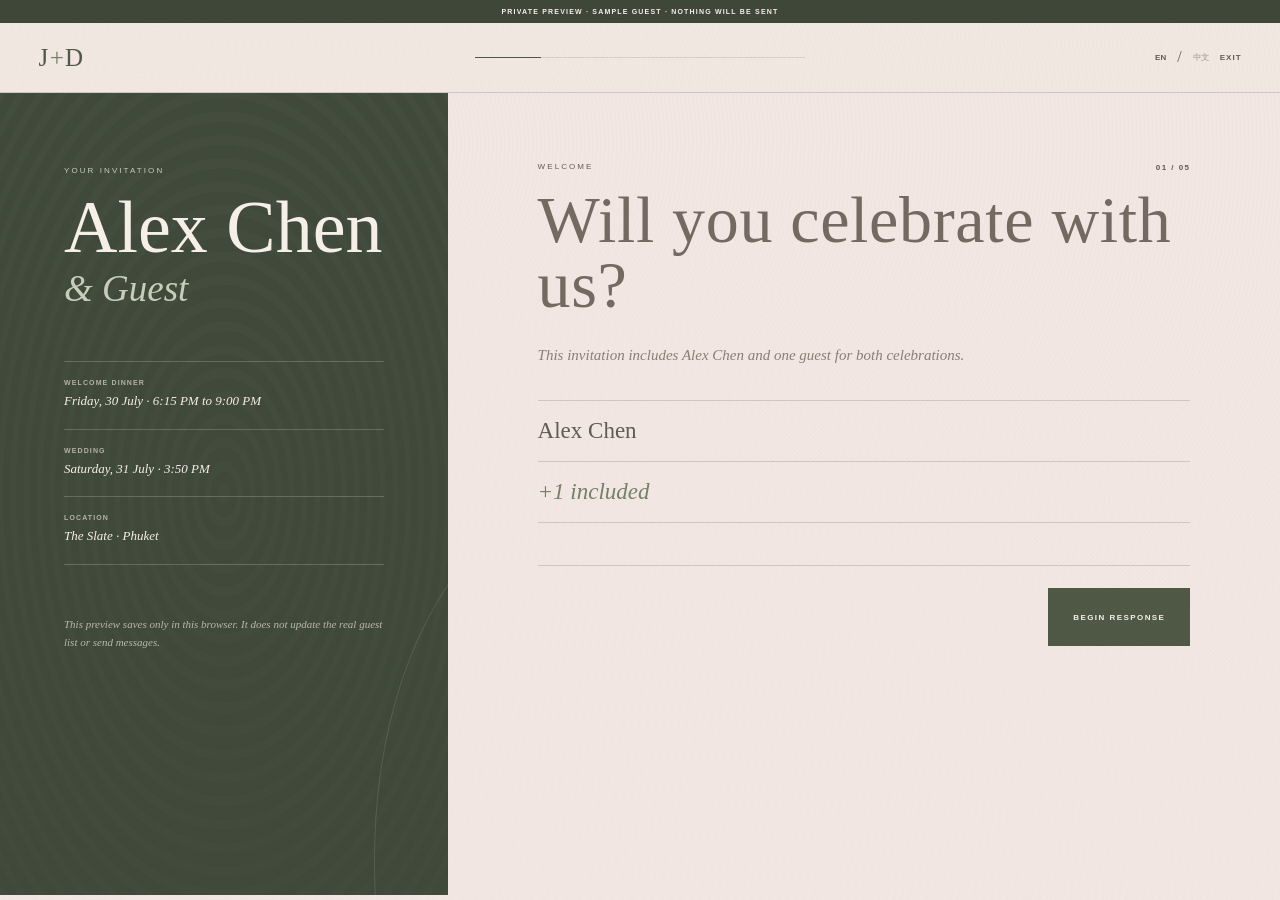
==== commit 866152d7: "Publish watercolor stationery redesign" ====
--- a/register/index.html
+++ b/register/index.html
@@ -4,7 +4,7 @@
   <meta charset="utf-8" />
   <meta name="viewport" content="width=device-width, initial-scale=1" />
   <meta name="robots" content="noindex, nofollow" />
-  <meta name="theme-color" content="#26352b" />
+  <meta name="theme-color" content="#505846" />
   <title>Respond · Jingjing & Dan</title>
   <meta name="description" content="Private response card preview for Jingjing and Dan's wedding weekend." />
   <link rel="stylesheet" href="../styles.css" />
--- a/styles.css
+++ b/styles.css
@@ -1,26 +1,26 @@
 :root {
-  --paper: #f4eee4;
-  --parchment: #e9ded0;
-  --paper-light: #faf6ee;
-  --forest: #26352b;
-  --forest-deep: #1d2922;
-  --botanical: #788273;
-  --sage: #a8ae9c;
-  --sepia: #76685a;
-  --charcoal: #403a34;
-  --blush: #dfcfc7;
-  --ivory: #f8f3ea;
-  --candle: #c89a63;
-  --line: rgba(64, 58, 52, .25);
+  --paper: #f2e7e3;
+  --paper-light: #f8efeb;
+  --paper-deep: #e8d9d4;
+  --ink: #625b54;
+  --ink-soft: #8a7f76;
+  --moss: #505846;
+  --moss-deep: #3f4739;
+  --leaf: #758168;
+  --leaf-light: #aab092;
+  --gold: #aa8961;
+  --line: rgba(103, 91, 81, .23);
+  --ivory: #f7f0e9;
+  --error: #8b4a45;
   --display: 'Bodoni 72', Didot, 'Bodoni MT', 'Times New Roman', 'Noto Serif SC', 'Songti SC', serif;
-  --serif: Georgia, 'Times New Roman', 'Noto Serif SC', 'Songti SC', serif;
-  --sans: 'Helvetica Neue', Arial, 'PingFang SC', 'Microsoft YaHei', sans-serif;
+  --serif: 'Iowan Old Style', Baskerville, Georgia, 'Times New Roman', 'Noto Serif SC', 'Songti SC', serif;
+  --sans: 'Avenir Next', 'Helvetica Neue', Arial, 'PingFang SC', 'Microsoft YaHei', sans-serif;
 }
 
 * { box-sizing: border-box; }
 [hidden] { display: none !important; }
-html { scroll-behavior: smooth; background: var(--forest-deep); }
-body { margin: 0; color: var(--charcoal); font-family: var(--serif); line-height: 1.65; }
+html { scroll-behavior: smooth; background: #293129; }
+body { margin: 0; color: var(--ink); font-family: var(--serif); line-height: 1.65; }
 button, input, textarea { font: inherit; }
 button, a { -webkit-tap-highlight-color: transparent; }
 button { cursor: pointer; }
@@ -30,336 +30,414 @@
 html[data-lang="zh"] .lang-zh { display: inline !important; }
 html[data-lang="zh"] h1,
 html[data-lang="zh"] h2,
-html[data-lang="zh"] h3 { letter-spacing: .04em; }
-
-/* Envelope opening */
+html[data-lang="zh"] h3 { letter-spacing: .08em; }
+
+/* Full-screen handmade envelope */
 .opening {
+  position: fixed;
+  z-index: 100;
+  inset: 0;
   min-height: 100svh;
+  overflow: hidden;
+  color: #70675e;
+  background: var(--paper-light);
+  transition: opacity .6s ease, visibility .6s ease;
+}
+.opening::after,
+.invitation::after,
+.register-page::after {
+  content: '';
+  position: fixed;
+  z-index: 200;
+  inset: 0;
+  pointer-events: none;
+  opacity: .38;
+  mix-blend-mode: multiply;
+  background:
+    repeating-radial-gradient(ellipse at 12% 16%, transparent 0 2px, rgba(92,72,57,.035) 3px 4px),
+    repeating-linear-gradient(96deg, transparent 0 6px, rgba(122,92,72,.015) 7px 8px);
+}
+.preview-note {
+  position: absolute;
+  z-index: 20;
+  top: max(18px, env(safe-area-inset-top));
+  left: 50%;
+  transform: translateX(-50%);
+  margin: 0;
+  white-space: nowrap;
+  font: 500 7px/1 var(--sans);
+  letter-spacing: .24em;
+  text-transform: uppercase;
+  opacity: .55;
+}
+.envelope-trigger {
+  position: absolute;
+  inset: 0;
   width: 100%;
-  overflow: hidden;
-  position: relative;
-  display: grid;
-  place-items: center;
-  isolation: isolate;
-  color: var(--charcoal);
-  background:
-    radial-gradient(circle at 50% 16%, rgba(255,255,255,.45), transparent 36%),
-    repeating-radial-gradient(ellipse at 17% 21%, transparent 0 7px, rgba(118,104,90,.018) 8px 9px),
-    var(--paper);
-  transition: opacity .65s ease, visibility .65s ease;
-}
-.opening::before,
-.opening::after { content: ''; position: absolute; pointer-events: none; z-index: -1; }
-.opening::before { inset: 0; box-shadow: inset 0 0 120px rgba(80,64,45,.14); }
-.opening::after { width: 80vmax; height: 80vmax; border: 1px solid rgba(118,130,115,.16); border-radius: 50%; top: 62%; }
-.preview-note { position: absolute; top: 20px; left: 50%; transform: translateX(-50%); margin: 0; white-space: nowrap; font: 600 9px/1 var(--sans); letter-spacing: .2em; text-transform: uppercase; opacity: .58; }
-.envelope-trigger { width: min(88vw, 620px); padding: 0; border: 0; color: inherit; background: transparent; text-align: center; }
-.envelope-scene { width: 100%; aspect-ratio: 1.5; display: block; position: relative; perspective: 1200px; filter: drop-shadow(0 28px 26px rgba(63,48,34,.22)); }
-.envelope-back { position: absolute; inset: 15% 0 0; background: #e8ddcd; border: 1px solid rgba(93,75,58,.22); }
-.invitation-card-mini { position: absolute; left: 8%; right: 8%; bottom: 7%; height: 79%; z-index: 1; display: flex; flex-wrap: wrap; align-content: center; justify-content: center; gap: 6px; color: var(--forest); background: var(--paper-light); border: 1px solid rgba(93,75,58,.2); box-shadow: 0 3px 14px rgba(76,60,44,.12); font: 400 clamp(37px, 11vw, 70px)/.8 var(--display); letter-spacing: .06em; transition: transform 1.1s cubic-bezier(.2,.72,.2,1), opacity .7s ease; }
-.invitation-card-mini b { color: var(--botanical); font-size: .6em; font-weight: 400; font-style: italic; }
-.invitation-card-mini small { flex: 0 0 100%; margin-top: 12px; font: 600 8px var(--sans); letter-spacing: .3em; }
+  height: 100%;
+  padding: 0;
+  border: 0;
+  color: inherit;
+  background: transparent;
+}
+.envelope-scene { position: absolute; inset: 0; display: block; perspective: 1500px; }
+.envelope-back,
 .envelope-left,
 .envelope-right,
 .envelope-bottom,
-.envelope-flap { position: absolute; inset: 15% 0 0; z-index: 3; pointer-events: none; }
-.envelope-left { background: linear-gradient(135deg, #ede3d4, #e4d7c6); clip-path: polygon(0 0, 55% 54%, 0 100%); }
-.envelope-right { background: linear-gradient(225deg, #f0e6d8, #e2d4c2); clip-path: polygon(100% 0, 45% 54%, 100% 100%); }
-.envelope-bottom { background: linear-gradient(0deg, #eee2d2, #e5d7c5); clip-path: polygon(0 100%, 50% 37%, 100% 100%); }
-.envelope-flap { z-index: 5; transform-origin: 50% 0; transform-style: preserve-3d; background: linear-gradient(160deg, #f3eadd 0%, #e7daca 100%); clip-path: polygon(0 0, 100% 0, 50% 64%); backface-visibility: hidden; transition: transform .9s cubic-bezier(.4,0,.2,1), opacity .35s ease .55s; }
-.envelope-flap::after { content: ''; position: absolute; inset: 0; background: repeating-linear-gradient(12deg, transparent 0 3px, rgba(94,75,57,.025) 4px); }
-.wax-seal { position: absolute; z-index: 8; width: clamp(62px, 17vw, 94px); aspect-ratio: 1; left: 50%; top: 47%; transform: translate(-50%,-50%); display: grid; place-items: center; border-radius: 47% 53% 48% 52%; color: #6f6659; background: radial-gradient(circle at 34% 27%, #fdfaf3 0 7%, #e9e0d2 30%, #d8cdbd 68%, #c8bcab 100%); box-shadow: 0 5px 14px rgba(75,56,40,.25), inset 0 0 0 3px rgba(255,255,255,.28), inset 0 0 0 7px rgba(115,100,82,.12); transition: transform .4s ease, opacity .35s ease .32s; }
-.wax-seal::before { content: ''; position: absolute; inset: 16%; border: 1px solid rgba(102,91,77,.42); border-radius: 50%; }
-.wax-seal span { position: relative; font: 400 clamp(17px,4vw,26px)/1 var(--display); letter-spacing: -.08em; }
-.wax-seal small { font-size: .54em; margin: 0 2px; color: var(--botanical); }
-.tap-ring { position: absolute; z-index: 7; width: clamp(85px, 23vw, 126px); aspect-ratio: 1; left: 50%; top: 47%; transform: translate(-50%,-50%); border: 2px solid rgba(255,255,255,.9); border-radius: 50%; animation: tap-pulse 2.2s ease-out infinite; }
-@keyframes tap-pulse { 0% { transform: translate(-50%,-50%) scale(.72); opacity: 0; } 20% { opacity: .95; } 75%,100% { transform: translate(-50%,-50%) scale(1.35); opacity: 0; } }
-.open-instruction { display: block; margin-top: clamp(34px,6vh,62px); font: italic clamp(16px,4vw,20px)/1.4 var(--serif); letter-spacing: .03em; }
-.skip-opening { position: absolute; right: 20px; bottom: max(20px, env(safe-area-inset-bottom)); min-width: 48px; min-height: 48px; border: 0; border-bottom: 1px solid currentColor; padding: 10px 2px 3px; color: inherit; background: transparent; font: 600 9px var(--sans); letter-spacing: .15em; text-transform: uppercase; opacity: .68; }
+.envelope-flap,
+.invitation-card-mini { position: absolute; inset: 0; }
+.envelope-back {
+  background:
+    radial-gradient(circle at 50% 48%, rgba(255,255,255,.28), transparent 34%),
+    linear-gradient(145deg, #f1e7df, #e8dad2);
+  box-shadow: inset 0 0 90px rgba(111,86,67,.12);
+}
+.envelope-back::after,
+.envelope-flap::after,
+.envelope-bottom::after {
+  content: '';
+  position: absolute;
+  inset: 0;
+  opacity: .7;
+  background: repeating-radial-gradient(ellipse at 17% 23%, transparent 0 3px, rgba(101,79,62,.045) 4px 5px);
+}
+.invitation-card-mini {
+  z-index: 1;
+  inset: 4% 4% 2%;
+  display: grid;
+  place-content: center;
+  gap: 2px;
+  color: var(--ink-soft);
+  background: var(--paper);
+  border: 1px solid rgba(112,92,75,.12);
+  text-align: center;
+  opacity: .25;
+  transform: translateY(18%);
+  transition: transform 1.15s cubic-bezier(.22,.74,.19,1), opacity .75s ease;
+}
+.invitation-card-mini i { font: 400 34px/.9 var(--display); }
+.invitation-card-mini b { color: var(--leaf); font: italic 20px var(--display); }
+.invitation-card-mini small { margin-top: 16px; font: 500 7px var(--sans); letter-spacing: .3em; }
+.envelope-left,
+.envelope-right,
+.envelope-bottom { z-index: 3; transition: opacity .75s ease .36s, transform .85s ease .25s; }
+.envelope-left { background: linear-gradient(135deg,#eee3dc,#e4d4cc); clip-path: polygon(0 13%, 53% 54%, 0 100%); }
+.envelope-right { background: linear-gradient(225deg,#f4eae3,#e3d3ca); clip-path: polygon(100% 13%, 47% 54%, 100% 100%); }
+.envelope-bottom { background: linear-gradient(0deg,#efe2da,#e6d5cd); clip-path: polygon(0 100%, 50% 47%, 100% 100%); }
+.envelope-flap {
+  z-index: 5;
+  transform-origin: 50% 0;
+  transform-style: preserve-3d;
+  backface-visibility: hidden;
+  background: linear-gradient(158deg,#f5ece6,#e7d7cf);
+  clip-path: polygon(0 0,100% 0,50% 49%);
+  filter: drop-shadow(0 7px 7px rgba(97,75,58,.09));
+  transition: transform .95s cubic-bezier(.38,0,.18,1), opacity .45s ease .45s;
+}
+.wax-seal {
+  position: absolute;
+  z-index: 8;
+  width: clamp(64px,18vw,82px);
+  aspect-ratio: 1;
+  left: 50%;
+  top: 48%;
+  transform: translate(-50%,-50%);
+  display: grid;
+  place-items: center;
+  border-radius: 48% 52% 44% 56% / 52% 45% 55% 48%;
+  color: #6d6d5c;
+  background: radial-gradient(circle at 35% 27%,#fffaf4 0 8%,#e9e0d7 32%,#d8cdc1 68%,#cbbdaf 100%);
+  box-shadow: 0 5px 13px rgba(73,55,43,.28), inset 0 0 0 3px rgba(255,255,255,.3), inset 0 0 0 6px rgba(108,93,77,.08);
+  transition: transform .38s ease, opacity .45s ease .2s;
+}
+.wax-seal::before { content:''; position:absolute; inset:14%; border:1px solid rgba(101,88,74,.25); border-radius:50%; }
+.wax-seal svg { width: 47%; fill: none; stroke: currentColor; stroke-width: 1.25; stroke-linecap: round; stroke-linejoin: round; }
+.tap-ring {
+  position:absolute;
+  z-index:7;
+  width:clamp(92px,25vw,116px);
+  aspect-ratio:1;
+  left:50%;
+  top:48%;
+  transform:translate(-50%,-50%);
+  border:1.5px solid rgba(255,255,255,.92);
+  border-radius:50%;
+  animation:tap-pulse 2.3s ease-out infinite;
+}
+@keyframes tap-pulse { 0%{transform:translate(-50%,-50%) scale(.65);opacity:0} 18%{opacity:.95} 78%,100%{transform:translate(-50%,-50%) scale(1.35);opacity:0} }
+.open-instruction {
+  position:absolute;
+  z-index:12;
+  bottom:max(9vh,72px);
+  left:50%;
+  transform:translateX(-50%);
+  white-space:nowrap;
+  font:500 8px/1 var(--sans);
+  letter-spacing:.25em;
+  text-transform:uppercase;
+  transition:opacity .3s ease;
+}
+.skip-opening {
+  position:absolute;
+  z-index:15;
+  right:14px;
+  bottom:max(16px,env(safe-area-inset-bottom));
+  min-width:48px;
+  min-height:48px;
+  padding:0;
+  border:0;
+  color:inherit;
+  background:transparent;
+  font:500 7px var(--sans);
+  letter-spacing:.16em;
+  text-transform:uppercase;
+  opacity:.5;
+}
 .opening.is-opening .tap-ring,
 .opening.is-opening .open-instruction,
-.opening.is-opening .skip-opening { opacity: 0; pointer-events: none; }
-.opening.is-opening .wax-seal { transform: translate(-50%,-50%) scale(.88); opacity: 0; }
-.opening.is-opening .envelope-flap { transform: rotateX(178deg); opacity: .72; z-index: 0; }
-.opening.is-opening .invitation-card-mini { transform: translateY(-68%); opacity: 1; z-index: 4; transition-delay: .42s; }
-.opening.is-leaving { opacity: 0; visibility: hidden; }
-.js .invitation[aria-hidden="true"] { display: none; }
-
-/* Long invitation canvas */
-.invitation { position: relative; width: min(100%, 860px); margin: 0 auto; overflow: clip; background: var(--paper); box-shadow: 0 0 80px rgba(0,0,0,.28); }
-.paper-grain { position: fixed; z-index: 40; inset: 0; width: min(100%, 860px); margin: auto; pointer-events: none; opacity: .34; mix-blend-mode: multiply; background-image: repeating-radial-gradient(ellipse at 15% 18%, transparent 0 3px, rgba(88,70,52,.035) 4px 5px), repeating-linear-gradient(83deg, transparent 0 7px, rgba(103,84,62,.018) 8px); }
-.stationery-section { position: relative; padding: 110px 9%; background: var(--paper); }
-.invitation-tools { position: fixed; z-index: 50; right: max(18px, calc((100vw - 820px)/2)); top: 18px; display: flex; align-items: center; gap: 6px; padding: 8px 11px; color: var(--charcoal); background: rgba(248,243,234,.88); border: 1px solid rgba(64,58,52,.22); border-radius: 50px; backdrop-filter: blur(10px); box-shadow: 0 5px 20px rgba(41,34,26,.12); }
-.invitation-tools button { min-height: 30px; border: 0; padding: 2px 6px; color: inherit; background: transparent; font: 700 10px var(--sans); letter-spacing: .05em; opacity: .48; }
-.invitation-tools button[aria-pressed="true"] { opacity: 1; text-decoration: underline; text-underline-offset: 4px; }
-.kicker { margin: 0 0 24px; font: 700 10px/1.4 var(--sans); letter-spacing: .27em; text-transform: uppercase; }
-.section-title { text-align: center; }
-.section-title h2,
-.respond h2,
-.venue h2,
-.dark-copy h2,
-.programme-heading h2 { margin: 0; font: 400 clamp(55px,10vw,92px)/.96 var(--display); letter-spacing: -.045em; }
-.reveal { opacity: 0; transform: translateY(22px); transition: opacity .9s ease, transform .9s cubic-bezier(.2,.7,.2,1); }
-.reveal.is-visible { opacity: 1; transform: none; }
-
-/* Cover */
-.cover { min-height: 100svh; padding: 145px 9% 105px; display: grid; place-items: center; text-align: center; color: var(--charcoal); background: var(--paper-light); }
-.hanging-foliage { position: absolute; top: 0; left: 0; width: 100%; height: min(250px,28vh); color: var(--botanical); opacity: .95; }
-.cover-inner { position: relative; z-index: 2; max-width: 650px; }
-.chandelier { width: 78px; color: var(--sepia); margin: 0 auto 38px; }
-.invitation-line { margin: 0 0 45px; font-style: italic; font-size: 17px; }
-.cover h1 { margin: 0; color: var(--forest); font: 400 clamp(70px,15vw,120px)/.68 var(--display); letter-spacing: -.065em; }
-.cover h1 span { display: block; }
-.cover h1 em { display: block; margin: 18px 0 12px; color: var(--botanical); font-weight: 400; font-size: .5em; }
-.cover-rule { width: min(380px,90%); margin: 54px auto 32px; display: flex; align-items: center; gap: 18px; color: var(--sepia); }
-.cover-rule i { height: 1px; flex: 1; background: currentColor; opacity: .55; }
-.cover-rule span { font: 400 12px var(--display); letter-spacing: .18em; }
-.cover-date { margin: 0 0 8px; font-size: 15px; letter-spacing: .07em; }
-.cover-place { margin: 0; font-style: italic; color: var(--sepia); }
-.scroll-cue { position: absolute; bottom: 24px; left: 50%; width: 1px; height: 45px; overflow: hidden; background: rgba(64,58,52,.18); }
-.scroll-cue span { display: block; width: 1px; height: 18px; background: var(--charcoal); animation: scroll-line 2s ease-in-out infinite; }
-@keyframes scroll-line { from { transform: translateY(-20px); } to { transform: translateY(48px); } }
-
-.private-card { text-align: center; padding-top: 125px; padding-bottom: 125px; border-top: 1px solid var(--line); border-bottom: 1px solid var(--line); }
-.private-card::before,
-.private-card::after { content: '❦'; display: block; margin: 0 auto 32px; color: var(--botanical); font-size: 23px; }
-.private-card::after { margin: 38px auto 0; transform: rotate(180deg); }
-.private-card h2 { margin: 0 0 22px; color: var(--forest); font: 400 clamp(45px,8vw,72px)/1 var(--display); }
-.private-card h2 em { display: block; margin-top: 8px; color: var(--botanical); font-size: .56em; font-weight: 400; }
-.private-card > p:not(.kicker) { max-width: 520px; margin: 0 auto; font-style: italic; }
-.name-chips { margin-top: 30px; display: flex; justify-content: center; flex-wrap: wrap; }
-.name-chips > span { padding: 10px 16px; border: 1px solid var(--line); font: 700 9px var(--sans); letter-spacing: .12em; text-transform: uppercase; }
-
-/* Weekend */
-.weekend { padding-top: 135px; padding-bottom: 145px; }
-.botanical-divider { width: min(330px,80%); margin: 0 auto 65px; display: flex; align-items: center; gap: 14px; color: var(--botanical); }
-.botanical-divider i { flex: 1; height: 1px; background: currentColor; opacity: .55; }
-.botanical-divider span { font-size: 12px; }
-.event-pair { display: grid; grid-template-columns: 1fr 1fr; margin-top: 85px; border-top: 1px solid var(--line); border-bottom: 1px solid var(--line); }
-.event-slip { position: relative; min-height: 510px; padding: 58px 38px 50px; text-align: center; }
-.event-slip + .event-slip { border-left: 1px solid var(--line); }
-.event-index { position: absolute; top: 20px; right: 24px; color: var(--sage); font: 400 58px var(--display); opacity: .34; }
-.event-day { margin: 0 0 62px; font: 700 9px var(--sans); letter-spacing: .17em; text-transform: uppercase; }
-.event-slip h3 { margin: 0 0 30px; color: var(--forest); font: 400 clamp(42px,6vw,60px)/1 var(--display); }
-.event-time { display: flex; align-items: center; justify-content: center; gap: 12px; margin: 0; font: 700 12px var(--sans); letter-spacing: .11em; }
-.event-time i { width: 25px; height: 1px; background: currentColor; }
-.event-place { margin: 23px 0; font: italic 20px/1.4 var(--serif); }
-.event-place small { font-size: 13px; }
-.event-note { max-width: 270px; margin: 30px auto 0; font-size: 13px; color: var(--sepia); }
-
-.illustration-section { padding-top: 25px; padding-bottom: 95px; text-align: center; }
-.slate-illustration { width: 100%; color: var(--sepia); }
-.slate-illustration path:not(.thin) { stroke-width: 2; }
-.slate-illustration .thin { stroke-width: 1; opacity: .58; }
-.illustration-section p { margin: 25px auto 0; max-width: 500px; color: var(--sepia); font-style: italic; }
-
-/* Countdown */
-.countdown { padding-top: 105px; padding-bottom: 105px; text-align: center; border-top: 1px solid var(--line); border-bottom: 1px solid var(--line); }
-.countdown-grid { display: grid; grid-template-columns: repeat(4,1fr); max-width: 650px; margin: 45px auto 0; }
-.countdown-grid div { padding: 0 12px; }
-.countdown-grid div + div { border-left: 1px solid var(--line); }
-.countdown-grid strong { display: block; color: var(--forest); font: 400 clamp(42px,8vw,70px)/1 var(--display); }
-.countdown-grid span { display: block; margin-top: 12px; font: 700 8px var(--sans); letter-spacing: .16em; text-transform: uppercase; }
-.countdown-finished { font-style: italic; }
-
-/* Venue */
-.venue { padding-top: 140px; padding-bottom: 140px; display: grid; grid-template-columns: .8fr 1.2fr; gap: 65px; align-items: center; }
-.venue h2 { color: var(--forest); }
-.venue-location { margin: 25px 0; color: var(--botanical); font: 700 10px var(--sans); letter-spacing: .15em; text-transform: uppercase; }
-.venue-copy > p:last-child { font-style: italic; }
-.map-art { padding: 20px; color: var(--sepia); background: var(--parchment); border: 1px solid rgba(118,104,90,.25); box-shadow: 0 18px 45px rgba(74,59,43,.12); }
-.map-art svg { width: 100%; display: block; }
-.map-art .map-pin { fill: var(--forest); stroke: var(--forest); }
-.map-art .map-pin circle { fill: var(--paper); }
-.map-art text { fill: var(--charcoal); stroke: none; font: 700 10px var(--sans); letter-spacing: .13em; }
-
-/* Dark welcome section */
-.dark-section { position: relative; min-height: 810px; padding: 100px 9% 120px; overflow: hidden; display: flex; flex-direction: column; justify-content: flex-end; color: var(--ivory); background: var(--charcoal); }
-.dark-section::before { content: ''; position: absolute; inset: 0; opacity: .18; background: radial-gradient(circle at 50% 33%, var(--candle), transparent 29%), repeating-radial-gradient(ellipse at 15% 20%, transparent 0 6px, rgba(255,255,255,.04) 7px); }
-.black-ginger-art { position: relative; z-index: 1; width: 100%; color: #d7b582; opacity: .82; }
-.black-ginger-art path:not(.thin) { stroke-width: 1.8; }
-.black-ginger-art .thin { stroke-width: .8; opacity: .5; }
-.dark-copy { position: relative; z-index: 2; max-width: 590px; margin: 70px auto 0; text-align: center; }
-.dark-copy .kicker { color: #d7b582; }
-.dark-copy h2 { margin-bottom: 28px; color: var(--ivory); }
-.dark-date { font: 700 11px var(--sans); letter-spacing: .14em; text-transform: uppercase; }
-.dark-place { margin: 14px 0 35px; color: #d7b582; font-style: italic; font-size: 19px; }
-.dark-copy > p:not(.kicker):not(.dark-date):not(.dark-place):not(.attire-line) { max-width: 500px; margin: 0 auto; font-style: italic; opacity: .85; }
-.attire-line { margin: 42px auto 0; padding-top: 25px; border-top: 1px solid rgba(248,243,234,.28); font: 700 9px var(--sans); letter-spacing: .14em; text-transform: uppercase; }
-
-/* Programme */
-.green-section { position: relative; padding: 130px 11% 145px; overflow: hidden; color: var(--ivory); background: var(--forest); }
-.green-section::before { content: ''; position: absolute; inset: 0; opacity: .14; background: repeating-radial-gradient(ellipse at 20% 20%, transparent 0 6px, rgba(255,255,255,.055) 7px); }
-.programme-leaf { position: absolute; width: 430px; height: 680px; right: -185px; top: -80px; opacity: .12; border: 1px solid var(--ivory); border-radius: 100% 0 100% 0; transform: rotate(-18deg); }
-.programme-leaf::before,
-.programme-leaf::after { content: ''; position: absolute; width: 300px; height: 470px; border: 1px solid var(--ivory); border-radius: 100% 0 100% 0; }
-.programme-leaf::before { left: -80px; top: 220px; }
-.programme-leaf::after { left: -210px; top: 450px; }
-.programme-heading { position: relative; text-align: center; }
-.programme-heading .kicker { color: var(--sage); }
-.programme-heading h2 { color: var(--ivory); }
-.timeline { position: relative; max-width: 640px; margin: 100px auto 0; }
-.timeline::before { content: ''; position: absolute; left: 31%; top: 0; bottom: 0; width: 1px; background: rgba(248,243,234,.3); }
-.timeline-item { position: relative; display: grid; grid-template-columns: 26% 10% 64%; min-height: 150px; }
-.timeline-item time { padding-top: 8px; font: 700 9px var(--sans); letter-spacing: .15em; text-transform: uppercase; text-align: right; }
-.timeline-dot { position: relative; z-index: 2; width: 9px; height: 9px; justify-self: center; margin-top: 11px; border: 2px solid var(--sage); border-radius: 50%; background: var(--forest); }
-.timeline-item h3 { margin: 0 0 7px; color: var(--ivory); font: 400 clamp(34px,6vw,52px)/1 var(--display); }
-.timeline-item p { margin: 0; color: var(--sage); font-style: italic; }
-.wedding-attire { position: relative; max-width: 620px; margin: 35px auto 0; padding: 26px 20px; border-top: 1px solid rgba(248,243,234,.3); border-bottom: 1px solid rgba(248,243,234,.3); text-align: center; font: 700 9px var(--sans); letter-spacing: .15em; text-transform: uppercase; }
-
-/* Response */
-.respond { padding-top: 145px; padding-bottom: 145px; text-align: center; }
-.response-botanical { width: min(300px,75%); margin-bottom: 45px; color: var(--botanical); }
-.respond h2 { color: var(--forest); }
-.respond > p:not(.kicker) { max-width: 520px; margin: 32px auto 42px; font-style: italic; }
-.response-button,
-.step-button { min-height: 60px; display: inline-flex; align-items: center; justify-content: center; padding: 16px 27px; color: var(--ivory); background: var(--forest); border: 1px solid var(--forest); text-decoration: none; font: 700 9px var(--sans); letter-spacing: .17em; text-transform: uppercase; transition: background .2s, color .2s; }
-.response-button:hover,
-.step-button:hover { color: var(--forest); background: transparent; }
-.invitation-footer { padding: 28px 5%; display: flex; justify-content: space-between; color: rgba(248,243,234,.7); background: var(--forest-deep); font: 700 8px var(--sans); letter-spacing: .2em; text-transform: uppercase; }
-
-/* Registration page */
-.register-page { min-height: 100vh; color: var(--charcoal); background: var(--paper); }
-.preview-ribbon { padding: 7px 16px; color: var(--ivory); background: var(--forest-deep); text-align: center; font: 700 8px var(--sans); letter-spacing: .18em; text-transform: uppercase; }
-.register-header { height: 74px; padding: 0 4vw; display: grid; grid-template-columns: 100px 1fr auto; align-items: center; gap: 22px; border-bottom: 1px solid var(--line); background: rgba(244,238,228,.95); }
-.monogram { color: var(--forest); text-decoration: none; font: 400 28px var(--display); }
-.monogram span { color: var(--botanical); font-style: italic; }
-.register-progress { height: 2px; max-width: 380px; width: 100%; justify-self: center; overflow: hidden; background: rgba(38,53,43,.14); }
-.register-progress i { display: block; width: 20%; height: 100%; background: var(--forest); transition: width .25s ease; }
-.register-header-actions { display: flex; align-items: center; gap: 14px; }
-.mini-language { display: flex; align-items: center; gap: 3px; }
-.mini-language button { min-height: 42px; border: 0; padding: 4px; color: inherit; background: transparent; font: 700 9px var(--sans); opacity: .45; }
-.mini-language button[aria-pressed="true"] { opacity: 1; text-decoration: underline; text-underline-offset: 4px; }
-.exit-link { color: inherit; text-decoration: none; font: 700 9px var(--sans); letter-spacing: .14em; text-transform: uppercase; }
-.register-shell { min-height: calc(100vh - 103px); display: grid; grid-template-columns: minmax(300px,36%) 1fr; }
-.register-aside { position: relative; padding: 72px 5vw; overflow: hidden; color: var(--ivory); background: var(--forest); }
-.register-aside::after { content: ''; position: absolute; width: 410px; height: 630px; right: -260px; bottom: -220px; border: 1px solid rgba(248,243,234,.15); border-radius: 100% 0; transform: rotate(-20deg); }
-.register-aside .kicker { color: var(--sage); }
-.register-aside h1 { margin: 0 0 62px; font: 400 clamp(55px,6vw,86px)/.9 var(--display); }
-.register-aside h1 em { display: block; margin-top: 10px; color: var(--sage); font-size: .55em; font-weight: 400; }
-.register-aside dl { margin: 0; border-top: 1px solid rgba(248,243,234,.24); }
-.register-aside dl div { padding: 18px 0; border-bottom: 1px solid rgba(248,243,234,.24); }
-.register-aside dt { font: 700 8px var(--sans); letter-spacing: .16em; text-transform: uppercase; opacity: .62; }
-.register-aside dd { margin: 4px 0 0; font-style: italic; }
-.device-note { margin: 55px 0 0; font-size: 12px; font-style: italic; opacity: .65; }
-.register-card { max-width: 920px; width: 100%; padding: 70px clamp(30px,8vw,120px) 85px; }
-.saved-note { margin-bottom: 28px; padding: 14px 16px; border: 1px solid var(--botanical); color: var(--forest); font-size: 13px; }
-.form-step { display: none; }
-.form-step.is-active { display: block; animation: step-in .35s ease; }
-@keyframes step-in { from { opacity: 0; transform: translateY(8px); } to { opacity: 1; transform: none; } }
-.step-count { float: right; margin: 2px 0 0; font: 700 9px var(--sans); letter-spacing: .18em; }
-.form-step h2,
-.registration-success h2 { margin: 0 0 28px; color: var(--forest); font: 400 clamp(46px,6vw,76px)/.95 var(--display); letter-spacing: -.04em; }
-.step-intro { max-width: 590px; margin: 0 0 34px; font-size: 17px; font-style: italic; }
-.invited-list { display: grid; border-top: 1px solid var(--line); }
-.invited-list > span { padding: 18px 0; border-bottom: 1px solid var(--line); font: 400 25px var(--display); }
-.invited-list > span:last-child { color: var(--botanical); font-style: italic; }
-.signup-fieldset { margin: 34px 0 0; padding: 24px 0 0; border: 0; border-top: 1px solid var(--line); }
-.signup-fieldset legend { float: left; width: 100%; margin: 0 0 16px; font: 700 10px var(--sans); letter-spacing: .12em; text-transform: uppercase; }
-.signup-fieldset legend + * { clear: both; }
-.signup-fieldset legend small { display: inline; margin-left: 5px; color: var(--sepia); font: italic 12px var(--serif); letter-spacing: 0; text-transform: none; }
-.big-choices { display: grid; grid-template-columns: 1fr 1fr; gap: 10px; }
-.big-choices label,
-.contact-choices label { display: block; }
-.big-choices input,
-.contact-choices input { position: absolute; opacity: 0; }
-.big-choices span,
-.contact-choices span { min-height: 64px; padding: 15px 18px; display: flex; align-items: center; justify-content: center; border: 1px solid var(--forest); background: var(--paper-light); font: 700 15px var(--sans); transition: .15s; }
-.big-choices input:checked + span,
-.contact-choices input:checked + span { color: var(--ivory); background: var(--forest); }
-.big-choices input:focus-visible + span,
-.contact-choices input:focus-visible + span { outline: 3px solid rgba(120,130,115,.4); outline-offset: 2px; }
-.plus-one-block { margin-top: 48px; padding: 28px; border: 1px solid var(--line); background: var(--paper-light); }
-.plus-badge { display: inline-block; margin: 0 0 5px; padding: 6px 9px; color: var(--ivory); background: var(--botanical); font: 700 8px var(--sans); letter-spacing: .15em; text-transform: uppercase; }
-.signup-label { display: grid; gap: 9px; margin-top: 28px; font: 700 10px var(--sans); letter-spacing: .12em; text-transform: uppercase; }
-.signup-label small { color: var(--sepia); font: italic 12px var(--serif); letter-spacing: 0; text-transform: none; }
-.signup-label input,
-.signup-label textarea { width: 100%; padding: 15px 4px; color: inherit; background: transparent; border: 0; border-bottom: 1px solid var(--forest); border-radius: 0; outline: 0; font: 18px var(--serif); letter-spacing: 0; text-transform: none; }
-.signup-label textarea { padding: 15px; border: 1px solid var(--forest); resize: vertical; }
-.signup-label input:focus,
-.signup-label textarea:focus { border-color: var(--botanical); box-shadow: 0 2px 0 var(--botanical); }
-.contact-choices { display: grid; grid-template-columns: repeat(3,1fr); gap: 10px; }
-.has-error { color: #8b342f; }
-.has-error .big-choices span,
-.has-error input,
-.has-error textarea { border-color: #8b342f; }
-.form-error { padding: 13px 0 0; color: #8b342f; font-weight: 700; }
-.form-actions { margin-top: 45px; padding-top: 24px; display: flex; justify-content: flex-end; gap: 10px; border-top: 1px solid var(--line); }
-.step-button { cursor: pointer; }
-.step-button.secondary { color: var(--forest); background: transparent; }
-.step-button.secondary:hover { color: var(--ivory); background: var(--forest); }
-.review-content { border-top: 1px solid var(--line); }
-.review-content > div { display: grid; grid-template-columns: 1fr 1.4fr; gap: 25px; padding: 14px 0; border-bottom: 1px solid var(--line); }
-.review-content dt { font: 700 9px var(--sans); letter-spacing: .1em; text-transform: uppercase; }
-.review-content dd { margin: 0; text-align: right; font-style: italic; overflow-wrap: anywhere; }
-.preview-warning { margin-top: 28px; padding: 17px; border-left: 3px solid var(--botanical); background: rgba(120,130,115,.08); font-size: 14px; }
-.registration-success { padding: 40px 0; text-align: center; }
-.success-seal { width: 78px; height: 78px; margin: 0 auto 34px; display: grid; place-items: center; color: var(--forest); background: var(--parchment); border: 1px solid var(--botanical); border-radius: 50%; font: 32px var(--display); }
-.registration-success > p:not(.kicker) { max-width: 520px; margin: 0 auto; font-style: italic; }
-.success-actions { display: flex; justify-content: center; flex-wrap: wrap; gap: 10px; margin-top: 34px; }
-
-@media (max-width: 700px) {
-  body.invitation-page { background: var(--paper); }
-  .opening { min-height: 100svh; }
-  .envelope-trigger { width: 88vw; }
-  .envelope-scene { aspect-ratio: 1.35; }
-  .preview-note { top: 16px; }
-  .invitation { width: 100%; box-shadow: none; }
-  .paper-grain { width: 100%; }
-  .invitation-tools { right: 12px; top: 12px; }
-  .stationery-section { padding-left: 7%; padding-right: 7%; }
-  .cover { padding-top: 125px; }
-  .cover h1 { font-size: clamp(72px,22vw,96px); }
-  .cover-date { font-size: 14px; }
-  .private-card { padding-top: 100px; padding-bottom: 100px; }
-  .event-pair { grid-template-columns: 1fr; }
-  .event-slip { min-height: 470px; padding: 58px 25px 45px; }
-  .event-slip + .event-slip { border-left: 0; border-top: 1px solid var(--line); }
-  .countdown-grid div { padding: 0 5px; }
-  .countdown-grid strong { font-size: clamp(34px,12vw,48px); }
-  .countdown-grid span { font-size: 7px; letter-spacing: .08em; }
-  .venue { grid-template-columns: 1fr; gap: 48px; }
-  .venue-copy { text-align: center; }
-  .dark-section { min-height: 760px; padding: 80px 7% 105px; }
-  .green-section { padding: 110px 7% 120px; }
-  .timeline { margin-top: 75px; }
-  .timeline::before { left: 28%; }
-  .timeline-item { grid-template-columns: 23% 10% 67%; min-height: 145px; }
-  .timeline-item h3 { font-size: 35px; }
-  .timeline-item time { font-size: 8px; letter-spacing: .08em; }
-  .respond { padding-top: 115px; padding-bottom: 115px; }
-  .invitation-footer { padding: 24px 20px; }
-
-  .register-header { height: 68px; padding: 0 16px; grid-template-columns: 48px 1fr auto; gap: 9px; }
-  .register-progress { max-width: 90px; }
-  .register-header-actions { gap: 6px; }
-  .exit-link { font-size: 8px; }
-  .register-shell { display: block; }
-  .register-aside { padding: 38px 24px 42px; }
-  .register-aside h1 { margin-bottom: 28px; font-size: 52px; }
-  .register-aside dl div { padding: 12px 0; }
-  .device-note { margin-top: 24px; }
-  .register-card { max-width: none; padding: 52px 24px 70px; }
-  .form-step h2,
-  .registration-success h2 { font-size: 49px; }
-  .big-choices,
-  .contact-choices { grid-template-columns: 1fr; }
-  .big-choices span,
-  .contact-choices span { min-height: 64px; font-size: 17px; }
-  .plus-one-block { margin-left: -6px; margin-right: -6px; padding: 22px 17px; }
-  .form-actions { display: grid; grid-template-columns: 1fr; }
-  .form-actions .secondary { order: 2; }
-  .step-button { width: 100%; min-height: 64px; }
-  .review-content > div { grid-template-columns: 1fr; gap: 4px; }
-  .review-content dd { text-align: left; }
-}
-
-@media (min-width: 861px) {
-  body.invitation-page { background: radial-gradient(circle at 50% 0, #536052, var(--forest-deep) 65%); }
+.opening.is-opening .skip-opening { opacity:0; pointer-events:none; }
+.opening.is-opening .wax-seal { transform:translate(-50%,-50%) scale(.8); opacity:0; }
+.opening.is-opening .envelope-flap { transform:rotateX(176deg); opacity:0; }
+.opening.is-opening .envelope-left { transform:translateX(-9%); opacity:0; }
+.opening.is-opening .envelope-right { transform:translateX(9%); opacity:0; }
+.opening.is-opening .envelope-bottom { transform:translateY(10%); opacity:0; }
+.opening.is-opening .invitation-card-mini { transform:none; opacity:1; transition-delay:.35s; }
+.opening.is-leaving { opacity:0; visibility:hidden; }
+.js .invitation[aria-hidden="true"] { display:none; }
+
+/* Long blush invitation */
+.invitation { position:relative; width:min(100%,560px); margin:0 auto; overflow:clip; background:var(--paper); box-shadow:0 0 80px rgba(0,0,0,.38); }
+.paper-grain { position:fixed; z-index:30; inset:0; width:min(100%,560px); margin:auto; pointer-events:none; opacity:.2; background:repeating-linear-gradient(84deg,transparent 0 7px,rgba(102,76,61,.04) 8px); }
+.stationery-section { position:relative; padding:92px 10%; background:var(--paper); }
+.invitation-tools {
+  position:fixed;
+  z-index:50;
+  top:max(12px,env(safe-area-inset-top));
+  right:max(12px,calc((100vw - 536px)/2));
+  display:flex;
+  align-items:center;
+  gap:5px;
+  padding:5px 9px;
+  color:var(--ink);
+  background:rgba(247,239,235,.84);
+  border:1px solid rgba(100,88,78,.13);
+  border-radius:18px;
+  backdrop-filter:blur(10px);
+  box-shadow:0 3px 15px rgba(76,56,45,.08);
+}
+.invitation-tools button { min-height:30px; border:0; padding:2px 4px; color:inherit; background:transparent; font:600 8px var(--sans); letter-spacing:.07em; opacity:.42; }
+.invitation-tools button[aria-pressed="true"] { opacity:1; }
+.kicker { margin:0 0 15px; font:500 8px/1.5 var(--sans); letter-spacing:.26em; text-transform:uppercase; }
+.reveal { opacity:0; transform:translateY(18px); transition:opacity .9s ease,transform 1s cubic-bezier(.2,.7,.2,1); }
+.reveal.is-visible { opacity:1; transform:none; }
+
+/* Reference-style cover */
+.cover { min-height:max(100svh,820px); padding:178px 10% 290px; display:grid; place-items:start center; text-align:center; background:linear-gradient(#f8efeb,#f3e8e4); }
+.hanging-foliage { position:absolute; top:-9px; left:0; width:100%; height:auto; }
+.cover-inner { position:relative; z-index:2; width:100%; }
+.chandelier { width:58px; margin:0 auto 38px; color:var(--gold); filter:drop-shadow(0 2px 2px rgba(139,102,62,.12)); }
+.invitation-line { margin:0 0 37px; font-size:10px; letter-spacing:.2em; text-transform:uppercase; }
+.cover h1 { margin:0; color:#81776f; font:400 clamp(38px,11vw,58px)/.86 var(--display); letter-spacing:.07em; text-transform:uppercase; }
+.cover h1 span,.cover h1 em { display:block; }
+.cover h1 em { margin:11px 0 8px; color:var(--leaf); font-size:.47em; font-weight:400; letter-spacing:0; text-transform:none; }
+.cover-date { margin:34px 0 6px; font:500 9px var(--sans); letter-spacing:.22em; }
+.cover-place { margin:0; color:var(--ink-soft); font-size:11px; font-style:italic; }
+.banquet-art { position:absolute; z-index:1; left:-8%; bottom:6px; width:116%; height:auto; }
+.scroll-cue { position:absolute; z-index:3; bottom:24px; left:50%; width:1px; height:35px; overflow:hidden; background:rgba(78,70,63,.13); }
+.scroll-cue span { display:block; width:1px; height:14px; background:var(--ink); animation:scroll-line 2s ease-in-out infinite; }
+@keyframes scroll-line { from{transform:translateY(-18px)} to{transform:translateY(38px)} }
+
+.private-card { padding-top:116px; padding-bottom:116px; text-align:center; border-top:1px solid var(--line); border-bottom:1px solid var(--line); }
+.private-card h2 { margin:0 0 17px; color:#766c64; font:400 clamp(36px,9vw,50px)/1 var(--display); letter-spacing:.04em; }
+.private-card h2 em { display:block; margin-top:7px; color:var(--leaf); font-size:.55em; font-weight:400; }
+.private-card>p:not(.kicker) { margin:0 auto; max-width:330px; color:var(--ink-soft); font-size:13px; font-style:italic; }
+.fine-rule { width:72%; margin:38px auto 0; display:flex; align-items:center; gap:12px; color:var(--leaf); font:500 8px var(--sans); letter-spacing:.2em; }
+.fine-rule i { flex:1; height:1px; background:currentColor; opacity:.4; }
+
+.weekend { padding-top:118px; padding-bottom:120px; }
+.section-title { text-align:center; }
+.section-title h2,.respond h2,.venue h2,.dark-copy h2,.programme-heading h2,.countdown h2 { margin:0; font:400 clamp(40px,10vw,58px)/1.02 var(--display); letter-spacing:.02em; }
+.event-pair { margin-top:74px; border:1px solid var(--line); box-shadow:inset 0 0 0 7px var(--paper),inset 0 0 0 8px rgba(104,91,80,.13); }
+.event-slip { min-height:315px; padding:46px 28px 40px; text-align:center; }
+.event-slip+.event-slip { border-top:1px solid var(--line); }
+.event-day { margin:0 0 26px; font:500 8px var(--sans); letter-spacing:.2em; text-transform:uppercase; }
+.event-slip h3 { margin:0 0 18px; color:#746b63; font:400 32px/1 var(--display); }
+.event-time { display:flex; align-items:center; justify-content:center; gap:10px; margin:0; font:500 9px var(--sans); letter-spacing:.13em; }
+.event-time i { width:19px; height:1px; background:currentColor; opacity:.4; }
+.event-place { margin:18px 0; color:var(--leaf); font-size:13px; font-style:italic; }
+.event-note { max-width:300px; margin:22px auto 0; color:var(--ink-soft); font-size:11px; }
+
+.countdown { padding-top:105px; padding-bottom:122px; text-align:center; }
+.framed-panel { position:relative; padding:64px 20px 76px; border:1px solid var(--line); box-shadow:inset 0 0 0 8px var(--paper),inset 0 0 0 9px rgba(104,91,80,.13); }
+.countdown h2 { color:#6f675f; font-size:40px; text-transform:uppercase; letter-spacing:.04em; }
+.countdown-grid { display:grid; grid-template-columns:repeat(4,1fr); margin:42px -4px 0; }
+.countdown-grid div { padding:0 4px; }
+.countdown-grid div+div { border-left:1px solid var(--line); }
+.countdown-grid strong { display:block; color:#746b62; font:400 clamp(27px,8vw,38px)/1 var(--display); }
+.countdown-grid span { display:block; margin-top:10px; font:500 6px var(--sans); letter-spacing:.13em; text-transform:uppercase; }
+.countdown-finished { font-style:italic; }
+.frame-diamond { position:absolute; bottom:27px; left:50%; transform:translateX(-50%); color:var(--gold); font-size:6px; }
+.countdown-sprig { position:absolute; right:-8px; bottom:28px; width:145px; color:var(--leaf); opacity:.9; }
+
+.venue { padding-top:112px; padding-bottom:122px; text-align:center; }
+.venue h2 { color:#80756d; font-size:48px; text-transform:uppercase; letter-spacing:.04em; }
+.venue-name { margin:22px 0 5px; color:var(--leaf); font:400 30px var(--display); }
+.venue-copy>p:last-child:not(.venue-name) { margin:0; font-size:11px; font-style:italic; }
+.map-art { margin-top:55px; padding:8px; color:#8f877c; background:#e7e2d4; border:1px solid var(--line); box-shadow:0 14px 32px rgba(80,61,48,.11); }
+.map-art svg { display:block; width:100%; background:#eee9dd; }
+.map-art .sea { fill:#b8cbd0; opacity:.75; }
+.map-art .coast { stroke:#768c7a; stroke-width:3; }
+.map-art .route { stroke:#b66f62; stroke-width:3; stroke-dasharray:5 8; }
+.map-art .map-pin { fill:#9e665d; stroke:#9e665d; }
+.map-art .map-pin circle { fill:var(--paper-light); }
+.map-art text { fill:#5e5a51; stroke:none; font:600 10px var(--sans); letter-spacing:.1em; }
+.directions { max-width:360px; margin:30px auto 0; color:var(--ink-soft); font-size:12px; font-style:italic; }
+
+.welcome-dinner { min-height:590px; padding-top:118px; padding-bottom:120px; display:grid; align-items:center; text-align:center; background:linear-gradient(150deg,#e8d9d3,#f3e8e4 60%,#e5d5ce); }
+.botanical-corner { position:absolute; right:-35px; top:-40px; width:210px; height:320px; opacity:.16; transform:rotate(28deg); border:2px solid var(--leaf); border-radius:100% 0 100% 0; }
+.botanical-corner::before,.botanical-corner::after { content:''; position:absolute; border:1px solid var(--leaf); border-radius:100% 0 100% 0; }
+.botanical-corner::before { inset:80px 20px -50px -70px; }
+.botanical-corner::after { inset:170px 80px -120px -120px; }
+.dark-copy { position:relative; z-index:2; }
+.dark-copy h2 { color:#746a62; }
+.dark-date { margin:28px 0 8px; font:500 9px var(--sans); letter-spacing:.14em; text-transform:uppercase; }
+.dark-place { margin:0 0 31px; color:var(--leaf); font-size:15px; font-style:italic; }
+.dark-copy>p:not(.kicker):not(.dark-date):not(.dark-place):not(.attire-line) { max-width:350px; margin:0 auto; color:var(--ink-soft); font-size:12px; font-style:italic; }
+.attire-line { margin:40px auto 0; padding-top:23px; border-top:1px solid var(--line); font:500 7px var(--sans); letter-spacing:.16em; text-transform:uppercase; }
+
+.green-section { position:relative; padding:118px 10% 128px; overflow:hidden; color:var(--ivory); background:
+  linear-gradient(rgba(61,71,56,.7),rgba(61,71,56,.78)),
+  repeating-radial-gradient(ellipse at 18% 22%,#64705a 0 5px,#59634f 6px 11px,#4d5745 12px 18px); }
+.green-section::before { content:''; position:absolute; inset:0; opacity:.17; background:radial-gradient(ellipse at 20% 15%,#dbe0c9,transparent 23%),radial-gradient(ellipse at 85% 38%,#dbe0c9,transparent 27%),repeating-linear-gradient(92deg,transparent 0 9px,rgba(255,255,255,.05) 10px); }
+.programme-heading { position:relative; text-align:center; }
+.programme-heading .kicker { color:#c7cbb9; }
+.programme-heading h2 { color:var(--ivory); font-size:52px; }
+.timeline { position:relative; margin:82px auto 0; max-width:380px; text-align:center; }
+.timeline::before { content:''; position:absolute; top:5px; bottom:5px; left:50%; width:1px; background:rgba(247,240,233,.21); }
+.timeline-item { position:relative; min-height:155px; padding:0 6px 46px; }
+.timeline-item::before { content:'◆'; position:relative; z-index:2; display:block; width:18px; margin:0 auto 16px; color:#c9b68c; background:var(--moss); font-size:5px; line-height:18px; }
+.timeline-item time { display:block; margin-bottom:8px; color:#d5d7ca; font:500 8px var(--sans); letter-spacing:.22em; text-transform:uppercase; }
+.timeline-item h3 { margin:0 0 9px; color:var(--ivory); font:400 29px/1 var(--display); letter-spacing:.03em; text-transform:uppercase; }
+.timeline-item p { margin:0; color:#c7cbbd; font-size:11px; font-style:italic; }
+.wedding-attire { position:relative; margin:10px auto 0; padding:23px 10px; border-top:1px solid rgba(247,240,233,.24); border-bottom:1px solid rgba(247,240,233,.24); text-align:center; font:500 7px var(--sans); letter-spacing:.16em; text-transform:uppercase; }
+
+.respond { padding-top:125px; padding-bottom:108px; text-align:center; }
+.response-botanical { width:min(260px,74%); margin-bottom:40px; color:var(--leaf); }
+.respond h2 { color:#756b63; }
+.respond>p:not(.kicker) { max-width:350px; margin:30px auto 37px; color:var(--ink-soft); font-size:12px; font-style:italic; }
+.response-button,.step-button { min-height:58px; display:inline-flex; align-items:center; justify-content:center; padding:15px 24px; color:var(--ivory); background:var(--moss); border:1px solid var(--moss); text-decoration:none; font:600 8px var(--sans); letter-spacing:.18em; text-transform:uppercase; transition:background .2s,color .2s; }
+.response-button:hover,.step-button:hover { color:var(--moss); background:transparent; }
+.close-invitation { min-height:48px; display:block; margin:22px auto 0; padding:8px; border:0; color:var(--ink-soft); background:transparent; font:500 7px var(--sans); letter-spacing:.15em; text-transform:uppercase; text-decoration:underline; text-underline-offset:5px; }
+.invitation-footer { padding:24px 20px; display:flex; justify-content:space-between; color:rgba(247,240,233,.7); background:var(--moss-deep); font:500 7px var(--sans); letter-spacing:.18em; text-transform:uppercase; }
+
+/* RSVP continues the same blush stationery system */
+.register-page { min-height:100vh; color:var(--ink); background:var(--paper); }
+.preview-ribbon { padding:8px 16px; color:var(--ivory); background:var(--moss-deep); text-align:center; font:600 7px var(--sans); letter-spacing:.17em; text-transform:uppercase; }
+.register-header { height:70px; padding:0 3vw; display:grid; grid-template-columns:90px 1fr auto; align-items:center; gap:18px; border-bottom:1px solid var(--line); background:rgba(243,232,227,.94); }
+.monogram { color:var(--moss); text-decoration:none; font:400 25px var(--display); }
+.monogram span { color:var(--leaf); font-style:italic; }
+.register-progress { height:1px; max-width:330px; width:100%; justify-self:center; overflow:hidden; background:rgba(80,88,70,.17); }
+.register-progress i { display:block; width:20%; height:100%; background:var(--moss); transition:width .25s ease; }
+.register-header-actions,.mini-language { display:flex; align-items:center; gap:7px; }
+.mini-language button { min-height:42px; border:0; padding:4px; color:inherit; background:transparent; font:600 8px var(--sans); opacity:.4; }
+.mini-language button[aria-pressed="true"] { opacity:1; }
+.exit-link { text-decoration:none; font:600 8px var(--sans); letter-spacing:.13em; text-transform:uppercase; }
+.register-shell { min-height:calc(100vh - 98px); display:grid; grid-template-columns:minmax(300px,35%) 1fr; }
+.register-aside { position:relative; padding:72px 5vw; overflow:hidden; color:var(--ivory); background:linear-gradient(rgba(62,72,57,.88),rgba(62,72,57,.93)),repeating-radial-gradient(ellipse,#6b755e 0 5px,#4d5845 6px 13px); }
+.register-aside::after { content:''; position:absolute; width:370px; height:560px; right:-240px; bottom:-190px; border:1px solid rgba(247,240,233,.12); border-radius:100% 0; transform:rotate(-20deg); }
+.register-aside .kicker { color:#c9cdbb; }
+.register-aside h1 { margin:0 0 55px; font:400 clamp(48px,6vw,74px)/.95 var(--display); }
+.register-aside h1 em { display:block; margin-top:9px; color:#c9cdbb; font-size:.5em; font-weight:400; }
+.register-aside dl { margin:0; border-top:1px solid rgba(247,240,233,.2); }
+.register-aside dl div { padding:17px 0; border-bottom:1px solid rgba(247,240,233,.2); }
+.register-aside dt { font:600 7px var(--sans); letter-spacing:.16em; text-transform:uppercase; opacity:.63; }
+.register-aside dd { margin:4px 0 0; font-size:13px; font-style:italic; }
+.device-note { margin:50px 0 0; font-size:11px; font-style:italic; opacity:.66; }
+.register-card { max-width:850px; width:100%; padding:68px clamp(30px,7vw,105px) 82px; }
+.saved-note { margin-bottom:27px; padding:13px 15px; border:1px solid var(--leaf); color:var(--moss); font-size:12px; }
+.form-step { display:none; }
+.form-step.is-active { display:block; animation:step-in .38s ease; }
+@keyframes step-in { from{opacity:0;transform:translateY(8px)} to{opacity:1;transform:none} }
+.step-count { float:right; margin:2px 0 0; font:600 8px var(--sans); letter-spacing:.18em; }
+.form-step h2,.registration-success h2 { margin:0 0 26px; color:#746a62; font:400 clamp(42px,6vw,66px)/.98 var(--display); letter-spacing:.01em; }
+.step-intro { max-width:560px; margin:0 0 32px; color:var(--ink-soft); font-size:15px; font-style:italic; }
+.invited-list { display:grid; border-top:1px solid var(--line); }
+.invited-list>span { padding:17px 0; border-bottom:1px solid var(--line); font:400 23px var(--display); }
+.invited-list>span:last-child { color:var(--leaf); font-style:italic; }
+.signup-fieldset { margin:32px 0 0; padding:23px 0 0; border:0; border-top:1px solid var(--line); }
+.signup-fieldset legend { float:left; width:100%; margin:0 0 15px; font:600 9px var(--sans); letter-spacing:.12em; text-transform:uppercase; }
+.signup-fieldset legend+* { clear:both; }
+.signup-fieldset legend small { display:inline; margin-left:5px; color:var(--ink-soft); font:italic 11px var(--serif); letter-spacing:0; text-transform:none; }
+.big-choices { display:grid; grid-template-columns:1fr 1fr; gap:9px; }
+.big-choices label,.contact-choices label { display:block; }
+.big-choices input,.contact-choices input { position:absolute; opacity:0; }
+.big-choices span,.contact-choices span { min-height:64px; padding:14px 17px; display:flex; align-items:center; justify-content:center; border:1px solid var(--moss); background:var(--paper-light); font:600 14px var(--sans); transition:.15s; }
+.big-choices input:checked+span,.contact-choices input:checked+span { color:var(--ivory); background:var(--moss); }
+.big-choices input:focus-visible+span,.contact-choices input:focus-visible+span { outline:3px solid rgba(117,129,104,.35); outline-offset:2px; }
+.plus-one-block { margin-top:44px; padding:26px; border:1px solid var(--line); box-shadow:inset 0 0 0 6px var(--paper),inset 0 0 0 7px rgba(103,91,81,.1); }
+.plus-badge { display:inline-block; margin:0 0 4px; padding:6px 8px; color:var(--ivory); background:var(--leaf); font:600 7px var(--sans); letter-spacing:.14em; text-transform:uppercase; }
+.signup-label { display:grid; gap:8px; margin-top:27px; font:600 9px var(--sans); letter-spacing:.12em; text-transform:uppercase; }
+.signup-label small { color:var(--ink-soft); font:italic 11px var(--serif); letter-spacing:0; text-transform:none; }
+.signup-label input,.signup-label textarea { width:100%; padding:14px 4px; color:inherit; background:transparent; border:0; border-bottom:1px solid var(--moss); border-radius:0; outline:0; font:17px var(--serif); letter-spacing:0; text-transform:none; }
+.signup-label textarea { padding:14px; border:1px solid var(--moss); resize:vertical; }
+.signup-label input:focus,.signup-label textarea:focus { border-color:var(--leaf); box-shadow:0 2px 0 var(--leaf); }
+.contact-choices { display:grid; grid-template-columns:repeat(3,1fr); gap:9px; }
+.has-error { color:var(--error); }
+.has-error .big-choices span,.has-error input,.has-error textarea { border-color:var(--error); }
+.form-error { padding:12px 0 0; color:var(--error); font-weight:700; }
+.form-actions { margin-top:42px; padding-top:22px; display:flex; justify-content:flex-end; gap:9px; border-top:1px solid var(--line); }
+.step-button { cursor:pointer; }
+.step-button.secondary { color:var(--moss); background:transparent; }
+.step-button.secondary:hover { color:var(--ivory); background:var(--moss); }
+.review-content { border-top:1px solid var(--line); }
+.review-content>div { display:grid; grid-template-columns:1fr 1.4fr; gap:22px; padding:13px 0; border-bottom:1px solid var(--line); }
+.review-content dt { font:600 8px var(--sans); letter-spacing:.1em; text-transform:uppercase; }
+.review-content dd { margin:0; text-align:right; font-style:italic; overflow-wrap:anywhere; }
+.preview-warning { margin-top:27px; padding:16px; border-left:2px solid var(--leaf); background:rgba(117,129,104,.07); font-size:13px; }
+.registration-success { padding:38px 0; text-align:center; }
+.success-seal { width:72px; height:72px; margin:0 auto 32px; display:grid; place-items:center; color:var(--moss); background:var(--paper-deep); border:1px solid var(--leaf); border-radius:50%; font:30px var(--display); }
+.registration-success>p:not(.kicker) { max-width:500px; margin:0 auto; color:var(--ink-soft); font-style:italic; }
+.success-actions { display:flex; justify-content:center; flex-wrap:wrap; gap:9px; margin-top:32px; }
+
+@media (min-width:561px) {
+  body.invitation-page { background:radial-gradient(circle at 50% 0,#586154,#293129 68%); }
+  .opening { left:50%; width:560px; transform:translateX(-50%); box-shadow:0 0 80px rgba(0,0,0,.35); }
+}
+
+@media (max-width:700px) {
+  .invitation { width:100%; box-shadow:none; }
+  .paper-grain { width:100%; }
+  .invitation-tools { right:11px; }
+  .stationery-section { padding-left:8%; padding-right:8%; }
+  .cover { min-height:max(100svh,760px); padding-top:152px; padding-bottom:260px; }
+  .banquet-art { left:-15%; width:130%; }
+  .countdown-grid strong { font-size:clamp(25px,8vw,34px); }
+  .countdown-grid span { letter-spacing:.08em; }
+  .green-section { padding-left:8%; padding-right:8%; }
+  .register-header { height:66px; padding:0 14px; grid-template-columns:45px 1fr auto; gap:8px; }
+  .register-progress { max-width:80px; }
+  .register-header-actions { gap:5px; }
+  .exit-link { font-size:7px; }
+  .register-shell { display:block; }
+  .register-aside { padding:38px 23px 41px; }
+  .register-aside h1 { margin-bottom:26px; font-size:48px; }
+  .register-aside dl div { padding:11px 0; }
+  .device-note { margin-top:22px; }
+  .register-card { max-width:none; padding:50px 23px 68px; }
+  .form-step h2,.registration-success h2 { font-size:44px; }
+  .big-choices,.contact-choices { grid-template-columns:1fr; }
+  .big-choices span,.contact-choices span { min-height:64px; font-size:16px; }
+  .plus-one-block { margin-left:-4px; margin-right:-4px; padding:20px 16px; }
+  .form-actions { display:grid; grid-template-columns:1fr; }
+  .form-actions .secondary { order:2; }
+  .step-button { width:100%; min-height:64px; }
+  .review-content>div { grid-template-columns:1fr; gap:4px; }
+  .review-content dd { text-align:left; }
 }
 
 @media (prefers-reduced-motion: reduce) {
-  html { scroll-behavior: auto; }
-  *, *::before, *::after { animation-duration: .01ms !important; animation-iteration-count: 1 !important; transition-duration: .01ms !important; }
-  .reveal { opacity: 1; transform: none; }
-}
+  html { scroll-behavior:auto; }
+  *,*::before,*::after { animation-duration:.01ms !important; animation-iteration-count:1 !important; transition-duration:.01ms !important; }
+  .reveal { opacity:1; transform:none; }
+}
